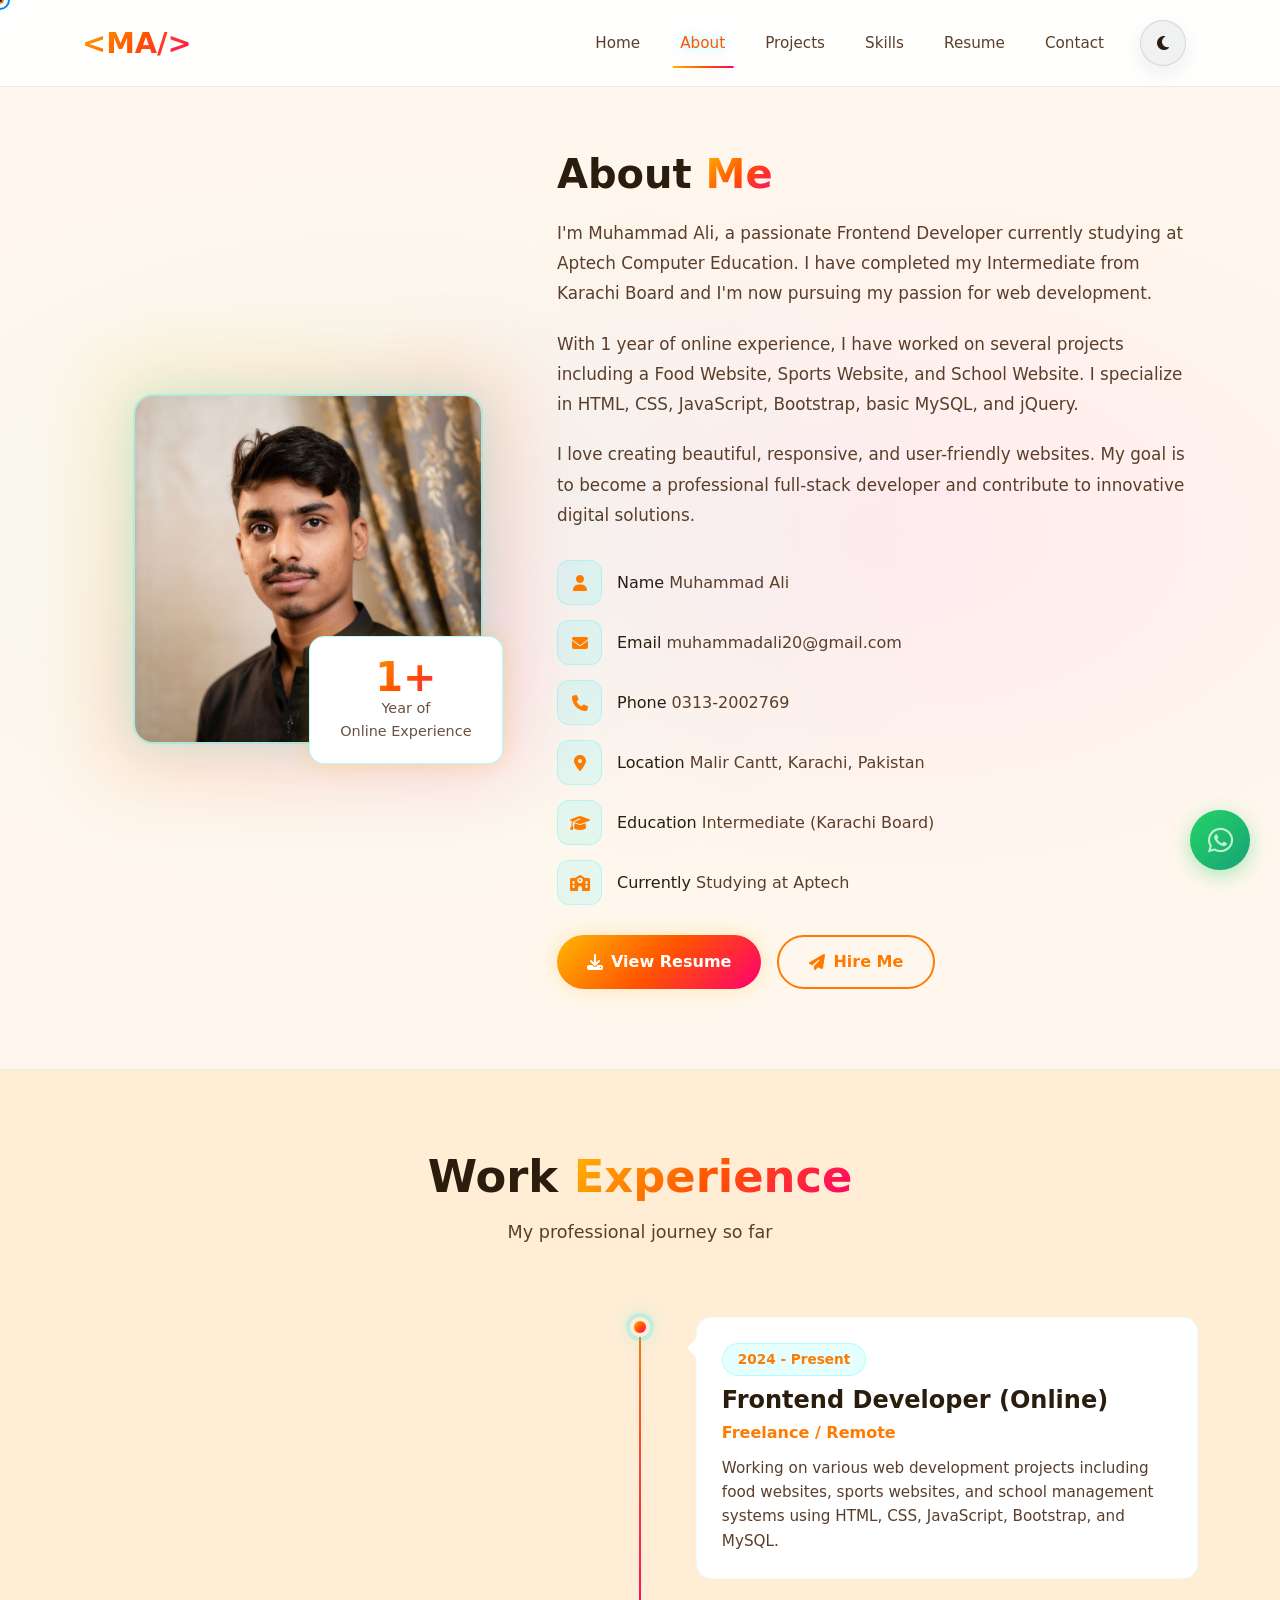
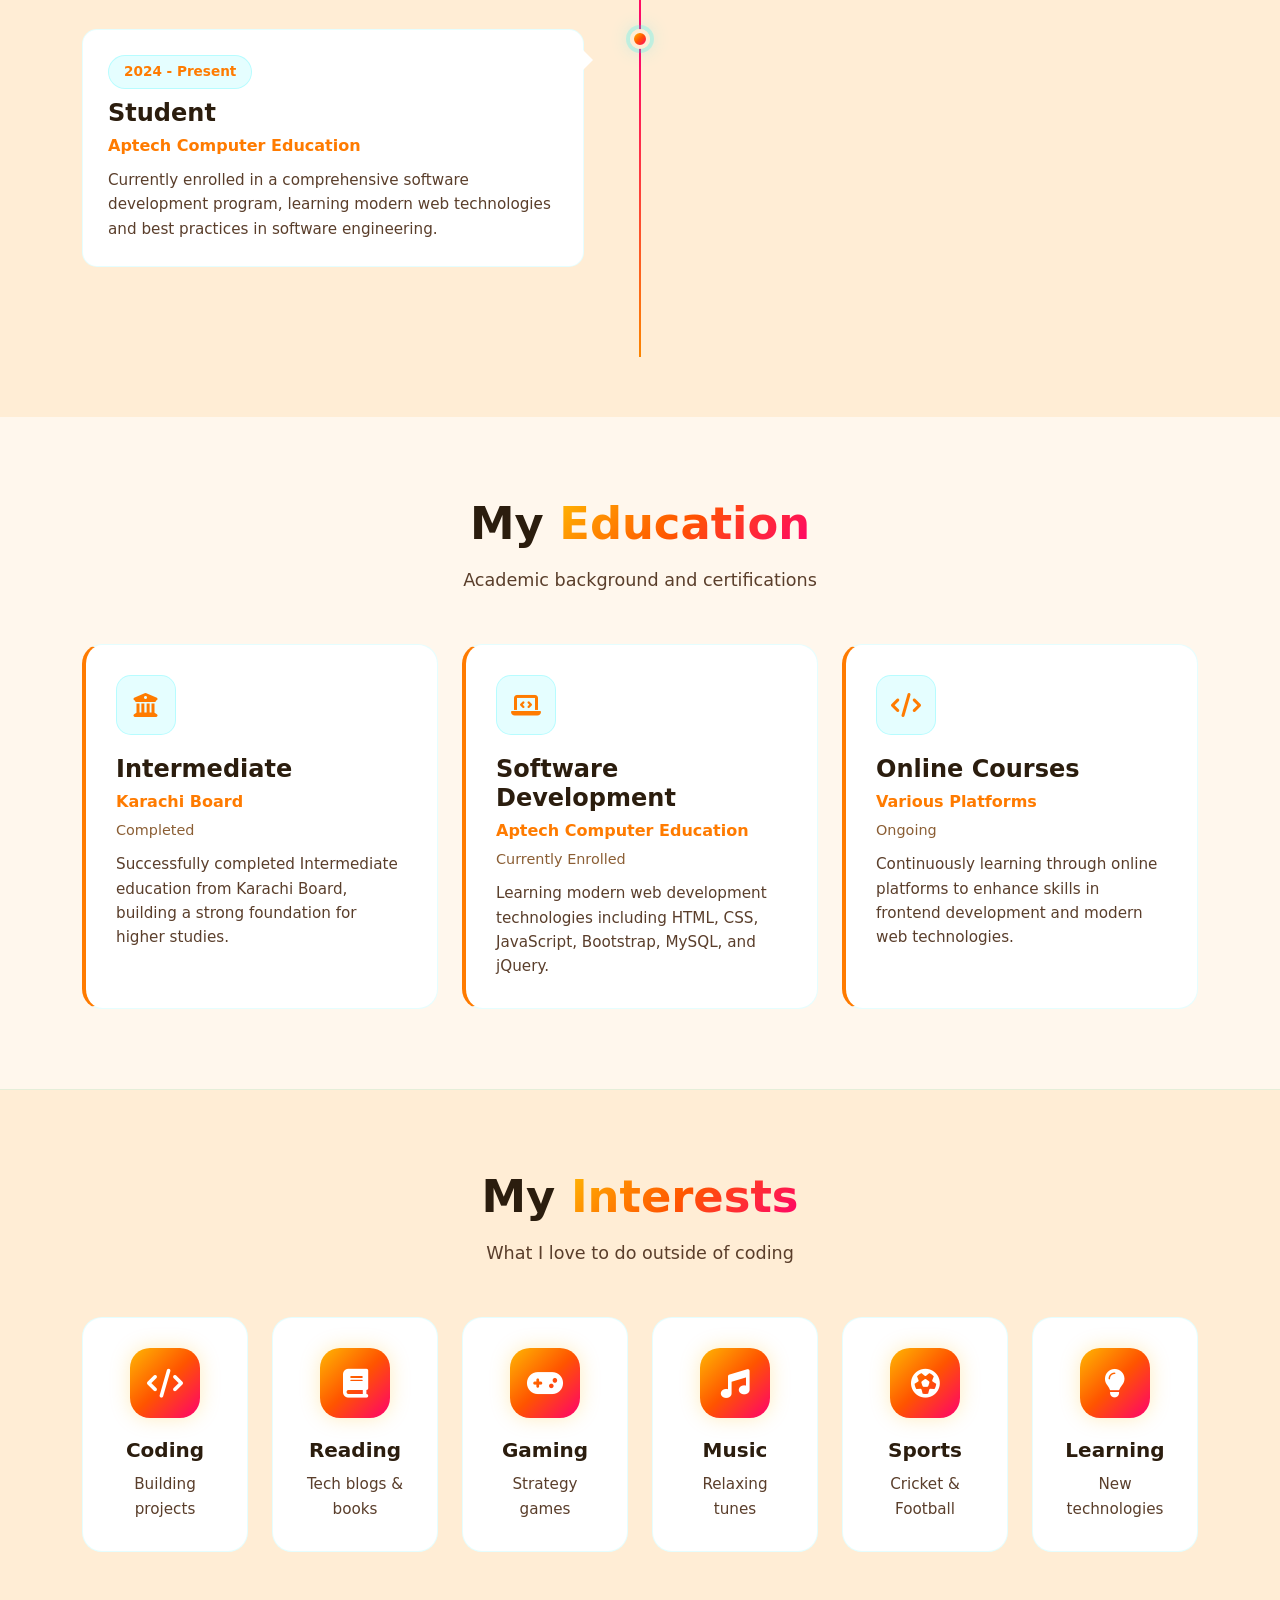
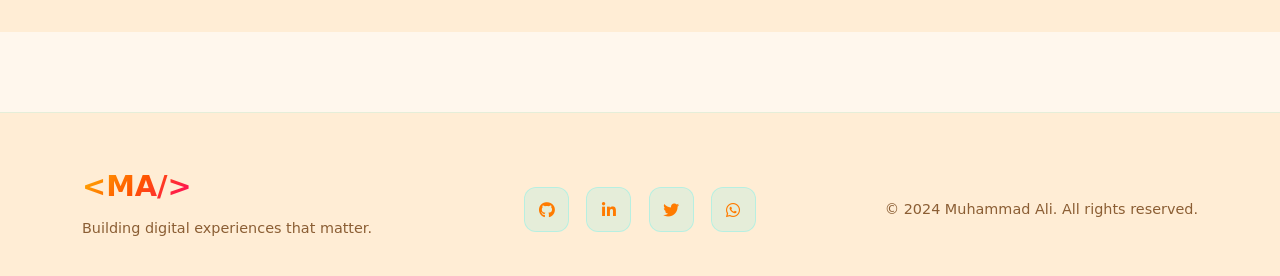
==== about.html @ 7e1af121 "changed" ====
<!DOCTYPE html>
<html lang="en">
<head>
    <meta charset="UTF-8">
    <meta name="viewport" content="width=device-width, initial-scale=1.0">
    <title>About Me | Muhammad Ali</title>
    <link href="https://cdn.jsdelivr.net/npm/bootstrap@5.3.2/dist/css/bootstrap.min.css" rel="stylesheet">
    <link rel="stylesheet" href="https://cdnjs.cloudflare.com/ajax/libs/font-awesome/6.5.1/css/all.min.css">
    <link rel="stylesheet" href="style.css">
    <style>
       
    </style>
</head>
<body>

    <canvas id="particles-canvas"></canvas>

    <!-- ========== NAVBAR ========== -->
    <nav class="navbar navbar-expand-lg fixed-top">
        <div class="container">
            <a class="navbar-brand" href="index.html">&lt;MA/&gt;</a>
            <button class="navbar-toggler" type="button" data-bs-toggle="collapse" data-bs-target="#navbarNav">
                <span class="navbar-toggler-icon"></span>
            </button>
            <div class="collapse navbar-collapse" id="navbarNav">
                <ul class="navbar-nav ms-auto">
                    <li class="nav-item"><a class="nav-link" href="index.html">Home</a></li>
                    <li class="nav-item"><a class="nav-link" href="about.html">About</a></li>
                    <li class="nav-item"><a class="nav-link" href="projects.html">Projects</a></li>
                    <li class="nav-item"><a class="nav-link" href="skills.html">Skills</a></li>
                    <li class="nav-item"><a class="nav-link" href="resume.html">Resume</a></li>
                    <li class="nav-item"><a class="nav-link" href="contact.html">Contact</a></li>
                </ul>
            </div>
            <button id="themeToggle" class="theme-toggle-btn ms-3" type="button" aria-label="Toggle theme" title="Switch to light mode">
                <i class="fas fa-moon"></i>
            </button>
        </div>
    </nav>

    <!-- ========== ABOUT HERO ========== -->
    <section class="about-hero">
        <div class="container">
            <div class="row align-items-center">
                <div class="col-lg-5 text-center mb-5 mb-lg-0">
                    <div class="about-image-wrapper reveal">
                        <div class="about-image-glow"></div>
                        <img src="Images/Ali.DOC.jfif" 
                             alt="Muhammad Ali" class="about-image">
                        <div class="experience-badge">
                            <div class="years">1+</div>
                            <div class="text">Year of<br>Online Experience</div>
                        </div>
                    </div>
                </div>
                <div class="col-lg-7 about-content">
                    <h2 class="reveal">About <span class="gradient-text">Me</span></h2>
                    <p class="reveal">
                        I'm Muhammad Ali, a passionate Frontend Developer currently studying at Aptech Computer Education. 
                        I have completed my Intermediate from Karachi Board and I'm now pursuing my passion for web development.
                    </p>
                    <p class="reveal">
                        With 1 year of online experience, I have worked on several projects including a Food Website, 
                        Sports Website, and School Website. I specialize in HTML, CSS, JavaScript, Bootstrap, 
                        basic MySQL, and jQuery.
                    </p>
                    <p class="reveal">
                        I love creating beautiful, responsive, and user-friendly websites. My goal is to become 
                        a professional full-stack developer and contribute to innovative digital solutions.
                    </p>

                    <ul class="info-list reveal">
                        <li><i class="fas fa-user"></i> Name <span>Muhammad Ali</span></li>
                        <li><i class="fas fa-envelope"></i> Email <span>muhammadali20@gmail.com</span></li>
                        <li><i class="fas fa-phone"></i> Phone <span>0313-2002769</span></li>
                        <li><i class="fas fa-map-marker-alt"></i> Location <span>Malir Cantt, Karachi, Pakistan</span></li>
                        <li><i class="fas fa-graduation-cap"></i> Education <span>Intermediate (Karachi Board)</span></li>
                        <li><i class="fas fa-school"></i> Currently <span>Studying at Aptech</span></li>
                    </ul>

                    <div class="d-flex gap-3 flex-wrap reveal">
                        <a href="resume.html" class="btn-gradient">
                            <i class="fas fa-download"></i> View Resume
                        </a>
                        <a href="contact.html" class="btn-neon">
                            <i class="fas fa-paper-plane"></i> Hire Me
                        </a>
                    </div>
                </div>
            </div>
        </div>
    </section>

    <!-- ========== EXPERIENCE TIMELINE ========== -->
    <section class="timeline-section">
        <div class="container">
            <h2 class="section-title reveal">Work <span class="gradient-text">Experience</span></h2>
            <p class="section-subtitle reveal">My professional journey so far</p>

            <div class="timeline">
                <div class="timeline-item reveal">
                    <div class="timeline-dot"></div>
                    <div class="timeline-content">
                        <span class="timeline-date">2024 - Present</span>
                        <h4>Frontend Developer (Online)</h4>
                        <div class="company">Freelance / Remote</div>
                        <p>Working on various web development projects including food websites, sports websites, 
                           and school management systems using HTML, CSS, JavaScript, Bootstrap, and MySQL.</p>
                    </div>
                </div>

                <div class="timeline-item reveal">
                    <div class="timeline-dot"></div>
                    <div class="timeline-content">
                        <span class="timeline-date">2024 - Present</span>
                        <h4>Student</h4>
                        <div class="company">Aptech Computer Education</div>
                        <p>Currently enrolled in a comprehensive software development program, learning 
                           modern web technologies and best practices in software engineering.</p>
                    </div>
                </div>
            </div>
        </div>
    </section>

    <!-- ========== EDUCATION ========== -->
    <section class="education-section">
        <div class="container">
            <h2 class="section-title reveal">My <span class="gradient-text">Education</span></h2>
            <p class="section-subtitle reveal">Academic background and certifications</p>

            <div class="row g-4">
                <div class="col-md-6 col-lg-4 reveal">
                    <div class="edu-card">
                        <div class="edu-icon"><i class="fas fa-university"></i></div>
                        <h4>Intermediate</h4>
                        <div class="institution">Karachi Board</div>
                        <div class="year">Completed</div>
                        <p>Successfully completed Intermediate education from Karachi Board, 
                           building a strong foundation for higher studies.</p>
                    </div>
                </div>
                <div class="col-md-6 col-lg-4 reveal">
                    <div class="edu-card">
                        <div class="edu-icon"><i class="fas fa-laptop-code"></i></div>
                        <h4>Software Development</h4>
                        <div class="institution">Aptech Computer Education</div>
                        <div class="year">Currently Enrolled</div>
                        <p>Learning modern web development technologies including HTML, CSS, JavaScript, 
                           Bootstrap, MySQL, and jQuery.</p>
                    </div>
                </div>
                <div class="col-md-6 col-lg-4 reveal">
                    <div class="edu-card">
                        <div class="edu-icon"><i class="fas fa-code"></i></div>
                        <h4>Online Courses</h4>
                        <div class="institution">Various Platforms</div>
                        <div class="year">Ongoing</div>
                        <p>Continuously learning through online platforms to enhance skills in 
                           frontend development and modern web technologies.</p>
                    </div>
                </div>
            </div>
        </div>
    </section>

    <!-- ========== INTERESTS ========== -->
    <section class="interests-section">
        <div class="container">
            <h2 class="section-title reveal">My <span class="gradient-text">Interests</span></h2>
            <p class="section-subtitle reveal">What I love to do outside of coding</p>

            <div class="row g-4">
                <div class="col-6 col-md-4 col-lg-2 reveal">
                    <div class="interest-card">
                        <div class="interest-icon"><i class="fas fa-code"></i></div>
                        <h5>Coding</h5>
                        <p>Building projects</p>
                    </div>
                </div>
                <div class="col-6 col-md-4 col-lg-2 reveal">
                    <div class="interest-card">
                        <div class="interest-icon"><i class="fas fa-book"></i></div>
                        <h5>Reading</h5>
                        <p>Tech blogs & books</p>
                    </div>
                </div>
                <div class="col-6 col-md-4 col-lg-2 reveal">
                    <div class="interest-card">
                        <div class="interest-icon"><i class="fas fa-gamepad"></i></div>
                        <h5>Gaming</h5>
                        <p>Strategy games</p>
                    </div>
                </div>
                <div class="col-6 col-md-4 col-lg-2 reveal">
                    <div class="interest-card">
                        <div class="interest-icon"><i class="fas fa-music"></i></div>
                        <h5>Music</h5>
                        <p>Relaxing tunes</p>
                    </div>
                </div>
                <div class="col-6 col-md-4 col-lg-2 reveal">
                    <div class="interest-card">
                        <div class="interest-icon"><i class="fas fa-futbol"></i></div>
                        <h5>Sports</h5>
                        <p>Cricket & Football</p>
                    </div>
                </div>
                <div class="col-6 col-md-4 col-lg-2 reveal">
                    <div class="interest-card">
                        <div class="interest-icon"><i class="fas fa-lightbulb"></i></div>
                        <h5>Learning</h5>
                        <p>New technologies</p>
                    </div>
                </div>
            </div>
        </div>
    </section>

    <!-- ========== FOOTER ========== -->
    <footer class="footer">
        <div class="container">
            <div class="row align-items-center">
                <div class="col-md-4 text-center text-md-start mb-3 mb-md-0">
                    <span class="footer-brand">&lt;MA/&gt;</span>
                    <p class="mt-2" style="color: var(--text-muted); font-size: 0.9rem;">
                        Building digital experiences that matter.
                    </p>
                </div>
                <div class="col-md-4 text-center mb-3 mb-md-0">
                    <div class="social-links">
                        <a href="#" title="GitHub"><i class="fab fa-github"></i></a>
                        <a href="#" title="LinkedIn"><i class="fab fa-linkedin-in"></i></a>
                        <a href="#" title="Twitter"><i class="fab fa-twitter"></i></a>
                        <a href="#" title="WhatsApp"><i class="fab fa-whatsapp"></i></a>
                    </div>
                </div>
                <div class="col-md-4 text-center text-md-end">
                    <p style="color: var(--text-muted); font-size: 0.9rem; margin: 0;">
                        &copy; 2024 Muhammad Ali. All rights reserved.
                    </p>
                </div>
            </div>
        </div>
    </footer>

    <button class="back-to-top" id="backToTop">
        <i class="fas fa-arrow-up"></i>
    </button>

    <!-- WhatsApp Float Button -->
    <a href="https://wa.me/923132002769" class="whatsapp-float" target="_blank" title="Chat on WhatsApp">
        <i class="fab fa-whatsapp"></i>
    </a>

    <script src="https://cdn.jsdelivr.net/npm/bootstrap@5.3.2/dist/js/bootstrap.bundle.min.js"></script>
    <script src="main.js"></script>
</body>
</html>
---- style.css ----
body {
    /* SOLAR FLARE / SUNSET DARK */
    --bg-primary: #0b0a08;
    --bg-secondary: #1a0f0a;
    --bg-card: #24130b;
    --bg-card-hover: #2f180f;
    --bg-glass: rgba(36, 19, 11, 0.85);

    /* Sunset Colors */
    --neon-cyan: #ffb703;
    --neon-pink: #fb8500;
    --neon-purple: #ff006e;
    --neon-blue: #ff5400;
    --neon-green: #ffd166;
    --neon-orange: #ff7b00;
    --neon-yellow: #ffe66d;

    /* Sunset Gradients */
    --gradient-primary: linear-gradient(135deg, #ff006e 0%, #ff5400 50%, #ffb703 100%);
    --gradient-pink: linear-gradient(135deg, #ff006e 0%, #fb8500 100%);
    --gradient-green: linear-gradient(135deg, #ffd166 0%, #ffb703 100%);
    --gradient-gold: linear-gradient(135deg, #ffe66d 0%, #ff7b00 100%);
    --gradient-rainbow: linear-gradient(135deg, #ff006e, #ff5400, #ffb703, #ffd166);

    /* Text */
    --text-primary: #fff7ed;
    --text-secondary: #ffe8d6;
    --text-muted: #d4a373;

    /* Glow Effects */
    --glow-cyan: 0 0 25px rgba(255, 183, 3, 0.35),
                 0 0 50px rgba(255, 183, 3, 0.15),
                 0 0 75px rgba(255, 183, 3, 0.05);

    --glow-pink: 0 0 25px rgba(255, 0, 110, 0.35),
                 0 0 50px rgba(255, 0, 110, 0.15),
                 0 0 75px rgba(255, 0, 110, 0.05);

    --glow-purple: 0 0 25px rgba(255, 84, 0, 0.35),
                   0 0 50px rgba(255, 84, 0, 0.15),
                   0 0 75px rgba(255, 84, 0, 0.05);

    --shadow-card: 0 10px 40px rgba(0, 0, 0, 0.6);
    --shadow-card-hover: 0 20px 60px rgba(255, 84, 0, 0.25);

    --toggler-filter: invert(1);
}

body.light-theme {
    /* SUNSET LIGHT MODE */
    --bg-primary: #fff7ed;
    --bg-secondary: #ffedd5;
    --bg-card: #ffffff;
    --bg-card-hover: #fff1e6;
    --bg-glass: rgba(255, 255, 255, 0.9);

    --neon-cyan: #ff7b00;
    --neon-pink: #ff006e;
    --neon-purple: #fb8500;
    --neon-blue: #ff5400;
    --neon-green: #ffd166;
    --neon-orange: #ffb703;
    --neon-yellow: #ffe66d;

    --gradient-primary: linear-gradient(135deg, #ffb703 0%, #ff5400 50%, #ff006e 100%);
    --gradient-pink: linear-gradient(135deg, #ff006e 0%, #ff7b00 100%);
    --gradient-green: linear-gradient(135deg, #ffd166 0%, #ffb703 100%);
    --gradient-gold: linear-gradient(135deg, #ffe66d 0%, #ff5400 100%);
    --gradient-rainbow: linear-gradient(135deg, #ffb703, #ff5400, #ff006e, #ffd166);

    --text-primary: #2b1d0e;
    --text-secondary: #5a3e2b;
    --text-muted: #8b5e34;

    --glow-cyan: 0 0 20px rgba(255, 183, 3, 0.25);
    --glow-pink: 0 0 20px rgba(255, 0, 110, 0.25);
    --glow-purple: 0 0 20px rgba(255, 84, 0, 0.25);

    --shadow-card: 0 10px 30px rgba(43, 29, 14, 0.08);
    --shadow-card-hover: 0 15px 40px rgba(43, 29, 14, 0.12);

    --toggler-filter: invert(0);
}




* {
    margin: 0;
    padding: 0;
    box-sizing: border-box;
}

html {
    scroll-behavior: smooth;
}

body {
    font-family: 'Segoe UI', system-ui, -apple-system, sans-serif;
    background: var(--bg-primary);
    color: var(--text-primary);
    line-height: 1.6;
    overflow-x: hidden;
    cursor: none;
}

.theme-toggle-btn {
    border: 1px solid rgba(255, 255, 255, 0.18);
    background: rgba(255, 255, 255, 0.08);
    color: var(--text-primary);
    width: 46px;
    height: 46px;
    border-radius: 50%;
    display: inline-flex;
    align-items: center;
    justify-content: center;
    font-size: 1rem;
    transition: all 0.3s ease;
    margin-right: 0.75rem;
    box-shadow: 0 8px 22px rgba(0, 0, 0, 0.12);
}

.theme-toggle-btn:hover {
    transform: scale(1.05);
    background: rgba(255, 255, 255, 0.14);
}

body.light-theme .theme-toggle-btn {
    border-color: rgba(15, 23, 42, 0.12);
    background: rgba(15, 23, 42, 0.06);
    box-shadow: 0 8px 22px rgba(15, 23, 42, 0.08);
}

.navbar-toggler-icon {
    filter: var(--toggler-filter);
}

/* CUSTOM CURSOR */
.custom-cursor {
    position: fixed;
    width: 20px;
    height: 20px;
    border: 2px solid var(--neon-cyan);
    border-radius: 50%;
    pointer-events: none;
    z-index: 99999;
    transition: transform 0.1s ease, background 0.2s ease;
    transform: translate(-50%, -50%);
    mix-blend-mode: difference;
}

.custom-cursor::before {
    content: '';
    position: absolute;
    top: 50%;
    left: 50%;
    width: 4px;
    height: 4px;
    background: var(--neon-cyan);
    border-radius: 50%;
    transform: translate(-50%, -50%);
    box-shadow: 0 0 10px var(--neon-cyan), 0 0 20px var(--neon-cyan);
}

.custom-cursor.hover {
    transform: translate(-50%, -50%) scale(2);
    background: rgba(0, 245, 255, 0.1);
    border-color: var(--neon-pink);
}

.custom-cursor.click {
    transform: translate(-50%, -50%) scale(0.8);
}

/* CURSOR TRAIL */

.cursor-trail {
    position: fixed;
    width: 8px;
    height: 8px;
    background: var(--neon-cyan);
    border-radius: 50%;
    pointer-events: none;
    z-index: 99998;
    opacity: 0.6;
    transform: translate(-50%, -50%);
    transition: opacity 0.3s ease;
}

/* WHATSAPP FLOAT BUTTON  */

.whatsapp-float {
    position: fixed;
    bottom: 30px;
    right: 30px;
    width: 60px;
    height: 60px;
    background: linear-gradient(135deg, #25D366 0%, #128C7E 100%);
    border-radius: 50%;
    display: flex;
    align-items: center;
    justify-content: center;
    color: white;
    font-size: 1.8rem;
    text-decoration: none;
    box-shadow: 0 5px 20px rgba(37, 211, 102, 0.4);
    transition: all 0.3s ease;
    z-index: 998;
    animation: whatsapp-pulse 2s ease-in-out infinite;
}

.whatsapp-float:hover {
    transform: scale(1.1) translateY(-5px);
    box-shadow: 0 10px 30px rgba(37, 211, 102, 0.6);
    color: white;
}

.whatsapp-float::before {
    content: '';
    position: absolute;
    width: 100%;
    height: 100%;
    border-radius: 50%;
    background: rgba(37, 211, 102, 0.3);
    animation: whatsapp-ring 2s ease-out infinite;
}

@keyframes whatsapp-pulse {
    0%, 100% { transform: scale(1); }
    50% { transform: scale(1.05); }
}

@keyframes whatsapp-ring {
    0% { transform: scale(1); opacity: 0.5; }
    100% { transform: scale(1.8); opacity: 0; }
}

/* ========== PARTICLES BACKGROUND ========== */
#particles-canvas {
    position: fixed;
    top: 0;
    left: 0;
    width: 100%;
    height: 100%;
    z-index: 0;
    pointer-events: none;
}

/* ========== NAVBAR ========== */
.navbar {
    background: rgba(10, 10, 15, 0.9) !important;
    backdrop-filter: blur(20px);
    border-bottom: 1px solid rgba(0, 245, 255, 0.1);
    padding: 15px 0;
    transition: all 0.3s ease;
    z-index: 1000;
}

body.light-theme .navbar {
    background: rgba(255, 255, 255, 0.92) !important;
    border-bottom-color: rgba(15, 23, 42, 0.08);
}

body.light-theme .nav-link {
    color: var(--text-secondary) !important;
}

body.light-theme .nav-link:hover,
body.light-theme .nav-link.active {
    color: var(--neon-blue) !important;
}

body.light-theme .navbar-brand {
    text-shadow: none;
}

.navbar-brand {
    font-weight: 800;
    font-size: 1.8rem;
    background: var(--gradient-primary);
    -webkit-background-clip: text;
    -webkit-text-fill-color: transparent;
    background-clip: text;
    text-shadow: 0 0 30px rgba(0, 245, 255, 0.3);
}

.nav-link {
    font-weight: 500;
    color: var(--text-secondary) !important;
    margin: 0 12px;
    position: relative;
    transition: all 0.3s ease;
    font-size: 0.95rem;
}

.nav-link::after {
    content: '';
    position: absolute;
    bottom: -5px;
    left: 50%;
    transform: translateX(-50%);
    width: 0;
    height: 2px;
    background: var(--gradient-primary);
    transition: width 0.3s ease;
    box-shadow: var(--glow-cyan);
}

.nav-link:hover::after,
.nav-link.active::after {
    width: 100%;
}

.nav-link:hover,
.nav-link.active {
    color: var(--neon-cyan) !important;
    text-shadow: 0 0 10px rgba(0, 245, 255, 0.5);
}

/* ========== BUTTONS ========== */
.btn-neon {
    background: transparent;
    border: 2px solid var(--neon-cyan);
    color: var(--neon-cyan);
    padding: 12px 30px;
    border-radius: 50px;
    font-weight: 600;
    text-decoration: none;
    display: inline-flex;
    align-items: center;
    gap: 8px;
    transition: all 0.3s ease;
    position: relative;
    overflow: hidden;
    z-index: 1;
}

.btn-neon::before {
    content: '';
    position: absolute;
    top: 0;
    left: -100%;
    width: 100%;
    height: 100%;
    background: var(--gradient-primary);
    transition: left 0.3s ease;
    z-index: -1;
}

.btn-neon:hover::before {
    left: 0;
}

.btn-neon:hover {
    color: white;
    border-color: transparent;
    box-shadow: var(--glow-cyan);
    transform: translateY(-3px);
}

.btn-gradient {
    background: var(--gradient-primary);
    border: none;
    padding: 12px 30px;
    border-radius: 50px;
    color: white;
    font-weight: 600;
    text-decoration: none;
    display: inline-flex;
    align-items: center;
    gap: 8px;
    transition: all 0.3s ease;
    box-shadow: var(--glow-cyan);
    position: relative;
    overflow: hidden;
}

.btn-gradient:hover {
    transform: translateY(-3px);
    box-shadow: 0 0 30px rgba(0, 245, 255, 0.4), 0 0 60px rgba(0, 245, 255, 0.2);
    color: white;
}





/* ========== SECTION HEADINGS ========== */
.section-title {
    font-size: 2.8rem;
    font-weight: 800;
    text-align: center;
    margin-bottom: 15px;
    position: relative;
}

.section-title .gradient-text {
    background: var(--gradient-primary);
    -webkit-background-clip: text;
    -webkit-text-fill-color: transparent;
    background-clip: text;
}

.section-subtitle {
    text-align: center;
    color: var(--text-secondary);
    font-size: 1.1rem;
    margin-bottom: 50px;
}

/* ========== CARDS ========== */
.card-glow {
    background: var(--bg-card);
    border-radius: 20px;
    padding: 30px;
    border: 1px solid rgba(0, 245, 255, 0.1);
    transition: all 0.4s ease;
    height: 100%;
    position: relative;
    overflow: hidden;
}

.card-glow::before {
    content: '';
    position: absolute;
    top: 0;
    left: -100%;
    width: 100%;
    height: 100%;
    background: linear-gradient(90deg, transparent, rgba(0, 245, 255, 0.05), transparent);
    transition: left 0.5s ease;
}

.card-glow:hover::before {
    left: 100%;
}

.card-glow:hover {
    transform: translateY(-10px);
    border-color: rgba(0, 245, 255, 0.3);
    box-shadow: var(--shadow-card-hover);
    background: var(--bg-card-hover);
}

/* ========== FOOTER ========== */
.footer {
    background: var(--bg-secondary);
    border-top: 1px solid rgba(0, 245, 255, 0.1);
    color: var(--text-secondary);
    padding: 50px 0 20px;
    margin-top: 80px;
    position: relative;
    z-index: 2;
}

.footer-brand {
    font-size: 1.8rem;
    font-weight: 800;
    background: var(--gradient-primary);
    -webkit-background-clip: text;
    -webkit-text-fill-color: transparent;
    background-clip: text;
}

.social-links a {
    display: inline-flex;
    align-items: center;
    justify-content: center;
    width: 45px;
    height: 45px;
    border-radius: 12px;
    background: rgba(0, 245, 255, 0.1);
    color: var(--neon-cyan);
    margin: 0 6px;
    text-decoration: none;
    transition: all 0.3s ease;
    border: 1px solid rgba(0, 245, 255, 0.2);
}

.social-links a:hover {
    background: var(--gradient-primary);
    color: white;
    transform: translateY(-5px);
    box-shadow: var(--glow-cyan);
    border-color: transparent;
}

/* ========== ANIMATIONS ========== */
@keyframes float {
    0%, 100% { transform: translateY(0); }
    50% { transform: translateY(-20px); }
}

@keyframes pulse-glow {
    0%, 100% { box-shadow: 0 0 20px rgba(0, 245, 255, 0.3); }
    50% { box-shadow: 0 0 40px rgba(0, 245, 255, 0.6); }
}

@keyframes gradient-shift {
    0% { background-position: 0% 50%; }
    50% { background-position: 100% 50%; }
    100% { background-position: 0% 50%; }
}

@keyframes rotate {
    from { transform: rotate(0deg); }
    to { transform: rotate(360deg); }
}

@keyframes shimmer {
    0% { background-position: -200% 0; }
    100% { background-position: 200% 0; }
}

@keyframes border-glow {
    0%, 100% { border-color: rgba(0, 245, 255, 0.3); }
    50% { border-color: rgba(255, 0, 255, 0.3); }
}

.animate-float {
    animation: float 6s ease-in-out infinite;
}

.animate-pulse-glow {
    animation: pulse-glow 3s ease-in-out infinite;
}

.animate-gradient {
    background-size: 200% 200%;
    animation: gradient-shift 5s ease infinite;
}

/* ========== SCROLLBAR ========== */
::-webkit-scrollbar {
    width: 8px;
}

::-webkit-scrollbar-track {
    background: var(--bg-primary);
}

::-webkit-scrollbar-thumb {
    background: var(--gradient-primary);
    border-radius: 4px;
}

::-webkit-scrollbar-thumb:hover {
    background: var(--neon-cyan);
}

/* ========== BACK TO TOP ========== */
.back-to-top {
    position: fixed;
    bottom: 100px;
    right: 30px;
    width: 50px;
    height: 50px;
    background: var(--gradient-primary);
    color: white;
    border: none;
    border-radius: 50%;
    display: flex;
    align-items: center;
    justify-content: center;
    font-size: 1.2rem;
    cursor: none;
    box-shadow: var(--glow-cyan);
    transition: all 0.3s ease;
    opacity: 0;
    visibility: hidden;
    z-index: 997;
}

.back-to-top:hover {
    transform: translateY(-5px) scale(1.1);
    box-shadow: 0 0 30px rgba(0, 245, 255, 0.5);
}

/* ========== RESPONSIVE ========== */
@media (max-width: 768px) {
    .section-title {
        font-size: 2rem;
    }
    .navbar-brand {
        font-size: 1.4rem;
    }
    .whatsapp-float {
        width: 50px;
        height: 50px;
        font-size: 1.4rem;
        bottom: 20px;
        right: 20px;
    }
    .back-to-top {
        bottom: 80px;
        right: 20px;
        width: 45px;
        height: 45px;
    }
    body {
        cursor: auto;
    }
    .custom-cursor, .cursor-trail {
        display: none !important;
    }
}

@media (max-width: 576px) {
    .section-title {
        font-size: 1.6rem;
    }
    .card-glow {
        padding: 20px;
    }
}

/* ========== REVEAL ANIMATION ========== */
.reveal {
    opacity: 0;
    transform: translateY(50px);
    transition: all 0.8s ease;
}

.reveal.active {
    opacity: 1;
    transform: translateY(0);
}

/* ========== GLITCH EFFECT ========== */
.glitch {
    position: relative;
}

.glitch::before,
.glitch::after {
    content: attr(data-text);
    position: absolute;
    top: 0;
    left: 0;
    width: 100%;
    height: 100%;
}

.glitch::before {
    animation: glitch-1 2s infinite linear alternate-reverse;
    color: var(--neon-cyan);
    z-index: -1;
}

.glitch::after {
    animation: glitch-2 3s infinite linear alternate-reverse;
    color: var(--neon-pink);
    z-index: -2;
}

@keyframes glitch-1 {
    0%, 100% { clip-path: inset(0 0 95% 0); transform: translate(-2px, 0); }
    20% { clip-path: inset(20% 0 60% 0); transform: translate(2px, 0); }
    40% { clip-path: inset(40% 0 40% 0); transform: translate(-2px, 0); }
    60% { clip-path: inset(60% 0 20% 0); transform: translate(2px, 0); }
    80% { clip-path: inset(80% 0 5% 0); transform: translate(-2px, 0); }
}

@keyframes glitch-2 {
    0%, 100% { clip-path: inset(95% 0 0 0); transform: translate(2px, 0); }
    20% { clip-path: inset(60% 0 20% 0); transform: translate(-2px, 0); }
    40% { clip-path: inset(40% 0 40% 0); transform: translate(2px, 0); }
    60% { clip-path: inset(20% 0 60% 0); transform: translate(-2px, 0); }
    80% { clip-path: inset(5% 0 80% 0); transform: translate(2px, 0); }
}

/* Start Home Styles */

 /* ===== HOME PAGE ADVANCED STYLES ===== */



        .hero-section {
            min-height: 100vh;
            display: flex;
            align-items: center;
            position: relative;
            overflow: hidden;
            padding: 120px 0 80px;
            background: radial-gradient(ellipse at 20% 50%, rgba(0, 245, 255, 0.05) 0%, transparent 50%),
                        radial-gradient(ellipse at 80% 50%, rgba(255, 0, 255, 0.05) 0%, transparent 50%),
                        var(--bg-primary);
        }

        .hero-content {
            position: relative;
            z-index: 2;
        }

        .hero-badge {
            display: inline-flex;
            align-items: center;
            gap: 10px;
            background: rgba(0, 245, 255, 0.1);
            border: 1px solid rgba(0, 245, 255, 0.3);
            color: var(--neon-cyan);
            padding: 10px 25px;
            border-radius: 50px;
            font-weight: 600;
            font-size: 0.9rem;
            margin-bottom: 25px;
            backdrop-filter: blur(10px);
            animation: pulse-glow 3s ease-in-out infinite;
        }

        .hero-badge i {
            animation: rotate 3s linear infinite;
        }

        .hero-title {
            font-size: 4rem;
            font-weight: 800;
            line-height: 1.1;
            margin-bottom: 20px;
        }

        .hero-title .gradient-text {
            background: var(--gradient-primary);
            -webkit-background-clip: text;
            -webkit-text-fill-color: transparent;
            background-clip: text;
            position: relative;
        }

        .typing-container {
            font-size: 1.6rem;
            color: var(--text-secondary);
            margin-bottom: 30px;
            min-height: 45px;
        }

        .typing-text {
            color: var(--neon-cyan);
            font-weight: 600;
            text-shadow: 0 0 20px rgba(0, 245, 255, 0.5);
        }

        .typing-cursor {
            display: inline-block;
            width: 3px;
            height: 28px;
            background: var(--neon-cyan);
            margin-left: 5px;
            animation: blink 1s infinite;
            vertical-align: middle;
            box-shadow: 0 0 10px var(--neon-cyan);
        }

        @keyframes blink {
            0%, 50% { opacity: 1; }
            51%, 100% { opacity: 0; }
        }

        .hero-description {
            font-size: 1.1rem;
            color: var(--text-secondary);
            margin-bottom: 35px;
            max-width: 500px;
            line-height: 1.8;
        }

        .hero-buttons {
            display: flex;
            gap: 15px;
            flex-wrap: wrap;
            margin-bottom: 40px;
        }

        /* Hero Image with Glow Ring */
        .hero-image-wrapper {
            position: relative;
            z-index: 2;
            display: flex;
            justify-content: center;
            align-items: center;
        }

        .hero-image-ring {
            position: absolute;
            width: 420px;
            height: 420px;
            border: 2px solid transparent;
            border-radius: 50%;
            background: linear-gradient(var(--bg-primary), var(--bg-primary)) padding-box,
                        var(--gradient-primary) border-box;
            animation: rotate 20s linear infinite;
        }

        .hero-image-ring::before {
            content: '';
            position: absolute;
            inset: -10px;
            border-radius: 50%;
            background: var(--gradient-primary);
            opacity: 0.3;
            filter: blur(30px);
            animation: pulse-glow 3s ease-in-out infinite;
        }

        .hero-image {
            width: 350px;
            height: 350px;
            border-radius: 50%;
            object-fit: cover;
            border: 4px solid rgba(0, 245, 255, 0.3);
            box-shadow: 0 0 60px rgba(0, 245, 255, 0.2), inset 0 0 60px rgba(0, 0, 0, 0.3);
            position: relative;
            z-index: 2;
            animation: float 6s ease-in-out infinite;
        }

        /* Floating Tech Icons */
        .floating-orbit {
            position: absolute;
            width: 500px;
            height: 500px;
            animation: rotate 30s linear infinite;
        }

        .orbit-icon {
            position: absolute;
            width: 50px;
            height: 50px;
            background: var(--bg-card);
            border: 1px solid rgba(0, 245, 255, 0.3);
            border-radius: 12px;
            display: flex;
            align-items: center;
            justify-content: center;
            font-size: 1.5rem;
            box-shadow: 0 0 20px rgba(0, 245, 255, 0.2);
            animation: rotate 30s linear infinite reverse;
        }

        .orbit-icon:nth-child(1) { top: 0; left: 50%; transform: translateX(-50%); color: #e34c26; }
        .orbit-icon:nth-child(2) { top: 15%; right: 5%; color: #264de4; }
        .orbit-icon:nth-child(3) { top: 50%; right: 0; transform: translateY(-50%); color: #f0db4f; }
        .orbit-icon:nth-child(4) { bottom: 15%; right: 5%; color: #61dafb; }
        .orbit-icon:nth-child(5) { bottom: 0; left: 50%; transform: translateX(-50%); color: #42b883; }
        .orbit-icon:nth-child(6) { bottom: 15%; left: 5%; color: #339933; }

        /* Stats Section */
        .stats-section {
            padding: 80px 0;
            background: var(--bg-secondary);
            border-top: 1px solid rgba(0, 245, 255, 0.1);
            border-bottom: 1px solid rgba(0, 245, 255, 0.1);
            position: relative;
            z-index: 2;
        }

        .stat-card {
            text-align: center;
            padding: 30px;
            position: relative;
        }

        .stat-card::after {
            content: '';
            position: absolute;
            right: 0;
            top: 50%;
            transform: translateY(-50%);
            width: 1px;
            height: 60%;
            background: linear-gradient(to bottom, transparent, var(--neon-cyan), transparent);
        }

        .stat-card:last-child::after {
            display: none;
        }

        .stat-number {
            font-size: 3.5rem;
            font-weight: 800;
            background: var(--gradient-primary);
            -webkit-background-clip: text;
            -webkit-text-fill-color: transparent;
            background-clip: text;
            line-height: 1;
        }

        .stat-label {
            color: var(--text-secondary);
            font-weight: 500;
            margin-top: 10px;
            font-size: 1rem;
        }

        /* Featured Projects */
        .featured-section {
            padding: 100px 0;
            background: var(--bg-primary);
            position: relative;
            z-index: 2;
        }

        .featured-card {
            background: var(--bg-card);
            border-radius: 20px;
            overflow: hidden;
            border: 1px solid rgba(0, 245, 255, 0.1);
            transition: all 0.4s ease;
            height: 100%;
            position: relative;
        }

        .featured-card::before {
            content: '';
            position: absolute;
            top: 0;
            left: 0;
            width: 100%;
            height: 4px;
            background: var(--gradient-primary);
            transform: scaleX(0);
            transition: transform 0.4s ease;
        }

        .featured-card:hover::before {
            transform: scaleX(1);
        }

        .featured-card:hover {
            transform: translateY(-10px);
            border-color: rgba(0, 245, 255, 0.3);
            box-shadow: 0 20px 60px rgba(0, 245, 255, 0.1);
        }

        .featured-img {
            height: 220px;
            background: linear-gradient(135deg, rgba(0, 245, 255, 0.1) 0%, rgba(184, 41, 221, 0.1) 100%);
            display: flex;
            align-items: center;
            justify-content: center;
            font-size: 4rem;
            color: var(--neon-cyan);
            position: relative;
            overflow: hidden;
        }

        .featured-img::after {
            content: '';
            position: absolute;
            top: -50%;
            left: -50%;
            width: 200%;
            height: 200%;
            background: linear-gradient(45deg, transparent, rgba(0, 245, 255, 0.05), transparent);
            animation: shimmer 3s infinite;
        }

        .featured-content {
            padding: 25px;
        }

        .featured-content h4 {
            font-weight: 700;
            margin-bottom: 10px;
            color: var(--text-primary);
        }

        .featured-content p {
            color: var(--text-secondary);
            margin-bottom: 15px;
            font-size: 0.95rem;
        }

        .tech-tags {
            display: flex;
            flex-wrap: wrap;
            gap: 8px;
        }

        .tech-tag {
            background: rgba(0, 245, 255, 0.1);
            color: var(--neon-cyan);
            padding: 5px 15px;
            border-radius: 50px;
            font-size: 0.8rem;
            font-weight: 500;
            border: 1px solid rgba(0, 245, 255, 0.2);
        }

        /* CTA Section */
        .cta-section {
            padding: 100px 0;
            background: linear-gradient(135deg, rgba(0, 245, 255, 0.05) 0%, rgba(255, 0, 255, 0.05) 100%);
            position: relative;
            z-index: 2;
            border-top: 1px solid rgba(0, 245, 255, 0.1);
            border-bottom: 1px solid rgba(0, 245, 255, 0.1);
        }

        .cta-content {
            text-align: center;
            position: relative;
            z-index: 2;
        }

        .cta-title {
            font-size: 3rem;
            font-weight: 800;
            color: var(--text-primary);
            margin-bottom: 20px;
        }

        .cta-title .gradient-text {
            background: var(--gradient-primary);
            -webkit-background-clip: text;
            -webkit-text-fill-color: transparent;
            background-clip: text;
        }

        .cta-text {
            color: var(--text-secondary);
            font-size: 1.1rem;
            margin-bottom: 30px;
            max-width: 600px;
            margin-left: auto;
            margin-right: auto;
        }

        /* Mouse Glow Effect */
        .mouse-glow {
            position: absolute;
            width: 300px;
            height: 300px;
            background: radial-gradient(circle, rgba(0, 245, 255, 0.1) 0%, transparent 70%);
            border-radius: 50%;
            pointer-events: none;
            transform: translate(-50%, -50%);
            z-index: 1;
        }

        @media (max-width: 991px) {
            .hero-title { font-size: 3rem; }
            .hero-image { width: 280px; height: 280px; }
            .hero-image-ring { width: 340px; height: 340px; }
            .floating-orbit { width: 400px; height: 400px; }
            .stat-card::after { display: none; }
        }

        @media (max-width: 576px) {
            .hero-title { font-size: 2.2rem; }
            .typing-container { font-size: 1.2rem; }
            .hero-image { width: 220px; height: 220px; }
            .hero-image-ring { width: 270px; height: 270px; }
            .cta-title { font-size: 2rem; }
        }

        /* End Home Styles */


        /* Start Skills Styles */

        /* ===== SKILLS PAGE ADVANCED STYLES ===== */


        .skills-hero {
            padding: 150px 0 80px;
            background: radial-gradient(ellipse at 50% 50%, rgba(0, 245, 255, 0.05) 0%, transparent 50%),
                        var(--bg-primary);
            text-align: center;
        }

        .skills-hero h1 {
            font-size: 3.5rem;
            font-weight: 800;
            margin-bottom: 15px;
        }

        .skills-hero h1 .gradient-text {
            background: var(--gradient-primary);
            -webkit-background-clip: text;
            -webkit-text-fill-color: transparent;
            background-clip: text;
        }

        .skills-hero p {
            color: var(--text-secondary);
            font-size: 1.1rem;
            max-width: 600px;
            margin: 0 auto;
        }

        /* Skills Categories */
        .skills-section {
            padding: 80px 0;
        }

        .skills-section:nth-child(even) {
            background: var(--bg-secondary);
            border-top: 1px solid rgba(0, 245, 255, 0.1);
            border-bottom: 1px solid rgba(0, 245, 255, 0.1);
        }

        .skills-section:nth-child(odd) {
            background: var(--bg-primary);
        }

        .skill-category-title {
            font-size: 1.8rem;
            font-weight: 700;
            margin-bottom: 40px;
            display: flex;
            align-items: center;
            gap: 15px;
            color: var(--text-primary);
        }

        .skill-category-title i {
            width: 50px;
            height: 50px;
            background: rgba(0, 245, 255, 0.1);
            color: var(--neon-cyan);
            border-radius: 12px;
            display: flex;
            align-items: center;
            justify-content: center;
            font-size: 1.3rem;
            border: 1px solid rgba(0, 245, 255, 0.2);
            box-shadow: var(--glow-cyan);
        }

        /* Skill Bars */
        .skill-item {
            margin-bottom: 30px;
        }

        .skill-header {
            display: flex;
            justify-content: space-between;
            align-items: center;
            margin-bottom: 10px;
        }

        .skill-name {
            font-weight: 600;
            display: flex;
            align-items: center;
            gap: 10px;
            color: var(--text-primary);
        }

        .skill-name i {
            font-size: 1.3rem;
            width: 30px;
        }

        .skill-percent {
            font-weight: 700;
            color: var(--neon-cyan);
        }

        .skill-bar {
            height: 10px;
            background: rgba(0, 245, 255, 0.1);
            border-radius: 10px;
            overflow: hidden;
            border: 1px solid rgba(0, 245, 255, 0.1);
        }

        .skill-progress {
            height: 100%;
            background: var(--gradient-primary);
            border-radius: 10px;
            width: 0;
            transition: width 1.5s ease;
            box-shadow: 0 0 10px rgba(0, 245, 255, 0.3);
        }

        /* Skill Cards (Circular) */
        .skill-circle-wrapper {
            text-align: center;
            padding: 20px;
        }

        .skill-circle {
            width: 150px;
            height: 150px;
            margin: 0 auto 15px;
            position: relative;
        }

        .skill-circle svg {
            transform: rotate(-90deg);
        }

        .skill-circle-bg {
            fill: none;
            stroke: rgba(0, 245, 255, 0.1);
            stroke-width: 8;
        }

        .skill-circle-progress {
            fill: none;
            stroke: url(#gradient);
            stroke-width: 8;
            stroke-linecap: round;
            stroke-dasharray: 440;
            stroke-dashoffset: 440;
            transition: stroke-dashoffset 1.5s ease;
        }

        .skill-circle-text {
            position: absolute;
            top: 50%;
            left: 50%;
            transform: translate(-50%, -50%);
            font-size: 1.5rem;
            font-weight: 800;
            color: var(--text-primary);
        }

        .skill-circle-label {
            font-weight: 600;
            color: var(--text-secondary);
        }

        /* Service Cards */
        .services-section {
            padding: 80px 0;
            background: var(--bg-secondary);
            border-top: 1px solid rgba(0, 245, 255, 0.1);
        }

        .service-card {
            background: var(--bg-card);
            border-radius: 20px;
            padding: 40px 30px;
            text-align: center;
            transition: all 0.4s ease;
            height: 100%;
            border: 1px solid rgba(0, 245, 255, 0.1);
        }

        .service-card:hover {
            border-color: rgba(0, 245, 255, 0.3);
            transform: translateY(-10px);
            box-shadow: 0 20px 60px rgba(0, 245, 255, 0.1);
        }

        .service-icon {
            width: 80px;
            height: 80px;
            background: var(--gradient-primary);
            border-radius: 20px;
            display: flex;
            align-items: center;
            justify-content: center;
            font-size: 2rem;
            color: white;
            margin: 0 auto 25px;
            box-shadow: var(--glow-cyan);
            transition: all 0.5s ease;
        }

        .service-card:hover .service-icon {
            transform: rotateY(360deg);
        }

        .service-card h4 {
            font-weight: 700;
            margin-bottom: 15px;
            color: var(--text-primary);
        }

        .service-card p {
            color: var(--text-secondary);
            margin: 0;
        }

        /* Tools Grid */
        .tools-section {
            padding: 80px 0;
            background: var(--bg-primary);
        }

        .tool-item {
            background: var(--bg-card);
            border-radius: 15px;
            padding: 25px;
            text-align: center;
            border: 1px solid rgba(0, 245, 255, 0.1);
            transition: all 0.3s ease;
        }

        .tool-item:hover {
            border-color: rgba(0, 245, 255, 0.3);
            transform: translateY(-5px);
            box-shadow: 0 10px 30px rgba(0, 245, 255, 0.1);
        }

        .tool-icon {
            font-size: 2.5rem;
            margin-bottom: 10px;
        }

        .tool-name {
            font-weight: 600;
            margin: 0;
            color: var(--text-secondary);
        }

        @media (max-width: 768px) {
            .skills-hero h1 { font-size: 2.2rem; }
            .skill-category-title { font-size: 1.4rem; }
        }

        /* End Skills Styles */



        /* Start Resume Styles */

         /* ===== RESUME PAGE ADVANCED STYLES ===== */
        .resume-hero {
            padding: 150px 0 80px;
            background: radial-gradient(ellipse at 50% 50%, rgba(0, 245, 255, 0.05) 0%, transparent 50%),
                        var(--bg-primary);
            text-align: center;
        }

        .resume-hero h1 {
            font-size: 3.5rem;
            font-weight: 800;
            margin-bottom: 15px;
        }

        .resume-hero h1 .gradient-text {
            background: var(--gradient-primary);
            -webkit-background-clip: text;
            -webkit-text-fill-color: transparent;
            background-clip: text;
        }

        .resume-hero p {
            color: var(--text-secondary);
            font-size: 1.1rem;
            max-width: 600px;
            margin: 0 auto 30px;
        }

        .download-btn {
            display: inline-flex;
            align-items: center;
            gap: 10px;
            background: var(--gradient-primary);
            color: white;
            padding: 15px 35px;
            border-radius: 50px;
            font-weight: 600;
            text-decoration: none;
            box-shadow: var(--glow-cyan);
            transition: all 0.3s ease;
            border: none;
            cursor: none;
        }

        .download-btn:hover {
            transform: translateY(-3px);
            box-shadow: 0 0 40px rgba(0, 245, 255, 0.4);
            color: white;
        }

        /* Resume Container */
        .resume-section {
            padding: 80px 0;
            background: var(--bg-primary);
        }

        .resume-container {
            background: var(--bg-card);
            border-radius: 20px;
            box-shadow: 0 20px 60px rgba(0, 0, 0, 0.4);
            overflow: hidden;
            max-width: 900px;
            margin: 0 auto;
            border: 1px solid rgba(0, 245, 255, 0.1);
        }

        .resume-header {
            background: linear-gradient(135deg, rgba(0, 245, 255, 0.1) 0%, rgba(184, 41, 221, 0.1) 100%);
            color: var(--text-primary);
            padding: 50px;
            text-align: center;
            border-bottom: 1px solid rgba(0, 245, 255, 0.1);
        }

        .resume-header h2 {
            font-size: 2.5rem;
            font-weight: 800;
            margin-bottom: 10px;
            background: var(--gradient-primary);
            -webkit-background-clip: text;
            -webkit-text-fill-color: transparent;
            background-clip: text;
        }

        .resume-header .title {
            font-size: 1.2rem;
            color: var(--neon-cyan);
            margin-bottom: 20px;
        }

        .resume-contact-info {
            display: flex;
            justify-content: center;
            flex-wrap: wrap;
            gap: 20px;
        }

        .resume-contact-info span {
            display: flex;
            align-items: center;
            gap: 8px;
            font-size: 0.95rem;
            color: var(--text-secondary);
        }

        .resume-contact-info i {
            color: var(--neon-cyan);
        }

        .resume-body {
            padding: 50px;
        }

        .resume-section-title {
            font-size: 1.3rem;
            font-weight: 700;
            color: var(--text-primary);
            margin-bottom: 25px;
            padding-bottom: 10px;
            border-bottom: 2px solid var(--neon-cyan);
            display: flex;
            align-items: center;
            gap: 10px;
        }

        .resume-section-title i {
            color: var(--neon-cyan);
        }

        .resume-item {
            margin-bottom: 30px;
            padding-left: 20px;
            border-left: 2px solid rgba(0, 245, 255, 0.2);
            position: relative;
        }

        .resume-item::before {
            content: '';
            position: absolute;
            left: -6px;
            top: 5px;
            width: 10px;
            height: 10px;
            background: var(--gradient-primary);
            border-radius: 50%;
            box-shadow: 0 0 10px rgba(0, 245, 255, 0.5);
        }

        .resume-item:last-child {
            margin-bottom: 0;
        }

        .resume-item-header {
            display: flex;
            justify-content: space-between;
            align-items: flex-start;
            flex-wrap: wrap;
            margin-bottom: 8px;
        }

        .resume-item-title {
            font-weight: 700;
            font-size: 1.1rem;
            color: var(--text-primary);
        }

        .resume-item-date {
            background: rgba(0, 245, 255, 0.1);
            color: var(--neon-cyan);
            padding: 4px 12px;
            border-radius: 50px;
            font-size: 0.85rem;
            font-weight: 600;
            border: 1px solid rgba(0, 245, 255, 0.2);
        }

        .resume-item-subtitle {
            color: var(--neon-cyan);
            font-weight: 600;
            margin-bottom: 8px;
        }

        .resume-item-desc {
            color: var(--text-secondary);
            font-size: 0.95rem;
            line-height: 1.7;
        }

        .resume-item-desc ul {
            padding-left: 20px;
            margin: 0;
        }

        .resume-item-desc li {
            margin-bottom: 5px;
        }

        /* Skills Tags in Resume */
        .resume-skills {
            display: flex;
            flex-wrap: wrap;
            gap: 10px;
        }

        .resume-skill-tag {
            background: rgba(0, 245, 255, 0.1);
            color: var(--neon-cyan);
            padding: 6px 16px;
            border-radius: 50px;
            font-size: 0.9rem;
            font-weight: 500;
            border: 1px solid rgba(0, 245, 255, 0.2);
            transition: all 0.3s ease;
        }

        .resume-skill-tag:hover {
            background: var(--gradient-primary);
            color: white;
            border-color: transparent;
        }

        /* Two Column Layout */
        .resume-two-col {
            display: flex;
            gap: 40px;
            flex-wrap: wrap;
        }

        .resume-col {
            flex: 1;
            min-width: 280px;
        }

        /* Print Styles */
        @media print {
            .navbar, .footer, .resume-hero, .back-to-top, .whatsapp-float, #particles-canvas {
                display: none !important;
            }
            .resume-section {
                padding: 0;
                background: white;
            }
            .resume-container {
                box-shadow: none;
                border-radius: 0;
                border: none;
            }
            .resume-header {
                background: #1a1a2e;
            }
        }

        @media (max-width: 768px) {
            .resume-hero h1 { font-size: 2.2rem; }
            .resume-header { padding: 30px 20px; }
            .resume-header h2 { font-size: 1.8rem; }
            .resume-body { padding: 30px 20px; }
            .resume-item-header { flex-direction: column; gap: 5px; }
        }

        /* End Resume Styles */


        /* Start Projects Styles */


          /* ===== PROJECTS PAGE ADVANCED STYLES ===== */
        .projects-hero {
            padding: 150px 0 80px;
            background: radial-gradient(ellipse at 50% 50%, rgba(0, 245, 255, 0.05) 0%, transparent 50%),
                        var(--bg-primary);
            text-align: center;
            position: relative;
        }

        .projects-hero h1 {
            font-size: 3.5rem;
            font-weight: 800;
            margin-bottom: 15px;
        }

        .projects-hero h1 .gradient-text {
            background: var(--gradient-primary);
            -webkit-background-clip: text;
            -webkit-text-fill-color: transparent;
            background-clip: text;
        }

        .projects-hero p {
            color: var(--text-secondary);
            font-size: 1.1rem;
            max-width: 600px;
            margin: 0 auto;
        }

        /* Filter Buttons */
        .filter-section {
            padding: 40px 0;
            background: var(--bg-secondary);
            border-top: 1px solid rgba(0, 245, 255, 0.1);
            border-bottom: 1px solid rgba(0, 245, 255, 0.1);
            text-align: center;
            position: relative;
            z-index: 2;
        }

        .filter-btn {
            background: transparent;
            border: 2px solid rgba(0, 245, 255, 0.2);
            color: var(--neon-cyan);
            padding: 10px 25px;
            border-radius: 50px;
            font-weight: 600;
            margin: 5px;
            cursor: pointer;
            transition: all 0.3s ease;
            font-size: 0.95rem;
        }

        .filter-btn:hover {
            border-color: var(--neon-cyan);
            box-shadow: var(--glow-cyan);
        }

        .filter-btn.active {
            background: var(--gradient-primary);
            color: white;
            border-color: transparent;
            box-shadow: var(--glow-cyan);
        }

        /* Projects Grid */
        .projects-grid {
            padding: 80px 0;
            background: var(--bg-primary);
            position: relative;
            z-index: 2;
        }

        .project-card {
            background: var(--bg-card);
            border-radius: 20px;
            overflow: hidden;
            border: 1px solid rgba(0, 245, 255, 0.1);
            transition: all 0.5s ease;
            height: 100%;
            position: relative;
        }

        .project-card::before {
            content: '';
            position: absolute;
            top: 0;
            left: 0;
            width: 100%;
            height: 4px;
            background: var(--gradient-primary);
            transform: scaleX(0);
            transition: transform 0.5s ease;
            z-index: 3;
        }

        .project-card:hover::before {
            transform: scaleX(1);
        }

        .project-card:hover {
            transform: translateY(-15px);
            border-color: rgba(0, 245, 255, 0.3);
            box-shadow: 0 25px 60px rgba(0, 245, 255, 0.15);
        }

        .project-image {
            position: relative;
            height: 250px;
            overflow: hidden;
        }

        .project-image img {
            width: 100%;
            height: 100%;
            object-fit: cover;
            transition: transform 0.6s ease, filter 0.3s ease;
            filter: brightness(0.8);
        }

        .project-card:hover .project-image img {
            transform: scale(1.15);
            filter: brightness(0.5);
        }

        .project-overlay {
            position: absolute;
            top: 0;
            left: 0;
            width: 100%;
            height: 100%;
            display: flex;
            align-items: center;
            justify-content: center;
            opacity: 0;
            transition: all 0.4s ease;
            z-index: 2;
        }

        .project-card:hover .project-overlay {
            opacity: 1;
        }

        .project-links {
            display: flex;
            gap: 20px;
        }

        .project-links a {
            width: 55px;
            height: 55px;
            background: rgba(0, 245, 255, 0.1);
            backdrop-filter: blur(10px);
            border-radius: 50%;
            display: flex;
            align-items: center;
            justify-content: center;
            color: var(--neon-cyan);
            font-size: 1.3rem;
            text-decoration: none;
            transition: all 0.3s ease;
            border: 1px solid rgba(0, 245, 255, 0.3);
        }

        .project-links a:hover {
            background: var(--gradient-primary);
            color: white;
            transform: translateY(-5px) scale(1.1);
            box-shadow: var(--glow-cyan);
            border-color: transparent;
        }

        .project-content {
            padding: 25px;
        }

        .project-content h4 {
            font-weight: 700;
            margin-bottom: 10px;
            color: var(--text-primary);
        }

        .project-content p {
            color: var(--text-secondary);
            font-size: 0.95rem;
            margin-bottom: 15px;
            line-height: 1.7;
        }

        .project-tags {
            display: flex;
            flex-wrap: wrap;
            gap: 8px;
            margin-bottom: 15px;
        }

        .project-tag {
            background: rgba(0, 245, 255, 0.1);
            color: var(--neon-cyan);
            padding: 4px 12px;
            border-radius: 50px;
            font-size: 0.8rem;
            font-weight: 500;
            border: 1px solid rgba(0, 245, 255, 0.2);
        }

        .project-meta {
            display: flex;
            justify-content: space-between;
            align-items: center;
            padding-top: 15px;
            border-top: 1px solid rgba(0, 245, 255, 0.1);
        }

        .project-date {
            color: var(--text-muted);
            font-size: 0.85rem;
        }

        .project-status {
            padding: 4px 12px;
            border-radius: 50px;
            font-size: 0.8rem;
            font-weight: 600;
        }

        .status-completed {
            background: rgba(0, 255, 136, 0.1);
            color: var(--neon-green);
            border: 1px solid rgba(0, 255, 136, 0.2);
        }

        .status-progress {
            background: rgba(255, 215, 0, 0.1);
            color: var(--neon-yellow);
            border: 1px solid rgba(255, 215, 0, 0.2);
        }

        /* Featured Project */
        .featured-project {
            padding: 80px 0;
            background: var(--bg-secondary);
            border-top: 1px solid rgba(0, 245, 255, 0.1);
        }

        .featured-project-card {
            background: var(--bg-card);
            border-radius: 30px;
            overflow: hidden;
            display: flex;
            flex-wrap: wrap;
            border: 1px solid rgba(0, 245, 255, 0.1);
            box-shadow: 0 20px 60px rgba(0, 0, 0, 0.3);
        }

        .featured-project-img {
            flex: 1;
            min-width: 300px;
            min-height: 400px;
            background: linear-gradient(135deg, rgba(0, 245, 255, 0.1) 0%, rgba(184, 41, 221, 0.1) 100%);
            display: flex;
            align-items: center;
            justify-content: center;
            font-size: 8rem;
            color: var(--neon-cyan);
            position: relative;
            overflow: hidden;
        }

        .featured-project-img::before {
            content: '';
            position: absolute;
            width: 200%;
            height: 200%;
            background: linear-gradient(45deg, transparent, rgba(0, 245, 255, 0.05), transparent);
            animation: shimmer 4s infinite;
        }

        .featured-project-content {
            flex: 1;
            min-width: 300px;
            padding: 50px;
            color: var(--text-primary);
        }

        .featured-project-content h3 {
            font-size: 2rem;
            font-weight: 800;
            margin-bottom: 15px;
        }

        .featured-project-content p {
            color: var(--text-secondary);
            margin-bottom: 25px;
            line-height: 1.8;
        }

        .featured-tags {
            display: flex;
            flex-wrap: wrap;
            gap: 10px;
            margin-bottom: 30px;
        }

        .featured-tag {
            background: rgba(0, 245, 255, 0.1);
            color: var(--neon-cyan);
            padding: 8px 20px;
            border-radius: 50px;
            font-size: 0.9rem;
            border: 1px solid rgba(0, 245, 255, 0.2);
        }

        .featured-buttons {
            display: flex;
            gap: 15px;
            flex-wrap: wrap;
        }

        .btn-glow {
            background: var(--gradient-primary);
            color: white;
            padding: 12px 30px;
            border-radius: 50px;
            font-weight: 600;
            text-decoration: none;
            display: inline-flex;
            align-items: center;
            gap: 8px;
            transition: all 0.3s ease;
            box-shadow: var(--glow-cyan);
        }

        .btn-glow:hover {
            transform: translateY(-3px);
            box-shadow: 0 0 40px rgba(0, 245, 255, 0.4);
            color: white;
        }

        .btn-outline-glow {
            border: 2px solid rgba(0, 245, 255, 0.3);
            color: var(--neon-cyan);
            padding: 12px 30px;
            border-radius: 50px;
            font-weight: 600;
            text-decoration: none;
            display: inline-flex;
            align-items: center;
            gap: 8px;
            transition: all 0.3s ease;
        }

        .btn-outline-glow:hover {
            background: var(--gradient-primary);
            color: white;
            border-color: transparent;
            box-shadow: var(--glow-cyan);
        }

        @media (max-width: 768px) {
            .projects-hero h1 { font-size: 2.2rem; }
            .featured-project-content { padding: 30px; }
            .featured-project-img { min-height: 250px; font-size: 5rem; }
        }

        /* End Projects Styles */


        /* Start Contact Styles */


         /* ===== CONTACT PAGE ADVANCED STYLES ===== */
        .contact-hero {
            padding: 150px 0 80px;
            background: radial-gradient(ellipse at 50% 50%, rgba(0, 245, 255, 0.05) 0%, transparent 50%),
                        var(--bg-primary);
            text-align: center;
        }

        .contact-hero h1 {
            font-size: 3.5rem;
            font-weight: 800;
            margin-bottom: 15px;
        }

        .contact-hero h1 .gradient-text {
            background: var(--gradient-primary);
            -webkit-background-clip: text;
            -webkit-text-fill-color: transparent;
            background-clip: text;
        }

        .contact-hero p {
            color: var(--text-secondary);
            font-size: 1.1rem;
            max-width: 600px;
            margin: 0 auto;
        }

        /* Contact Section */
        .contact-section {
            padding: 80px 0;
            background: var(--bg-primary);
        }

        .contact-info-card {
            background: var(--bg-card);
            border-radius: 20px;
            padding: 40px;
            border: 1px solid rgba(0, 245, 255, 0.1);
            height: 100%;
            transition: all 0.3s ease;
        }

        .contact-info-card:hover {
            border-color: rgba(0, 245, 255, 0.3);
            box-shadow: 0 20px 60px rgba(0, 245, 255, 0.1);
        }

        .contact-info-card h3 {
            font-weight: 700;
            margin-bottom: 10px;
            color: var(--text-primary);
        }

        .contact-info-card > p {
            color: var(--text-secondary);
            margin-bottom: 30px;
        }

        .contact-item {
            display: flex;
            align-items: flex-start;
            gap: 20px;
            margin-bottom: 25px;
            padding: 20px;
            border-radius: 15px;
            transition: all 0.3s ease;
            background: rgba(0, 245, 255, 0.02);
            border: 1px solid rgba(0, 245, 255, 0.05);
        }

        .contact-item:hover {
            background: rgba(0, 245, 255, 0.05);
            border-color: rgba(0, 245, 255, 0.2);
            transform: translateX(5px);
        }

        .contact-icon {
            width: 55px;
            height: 55px;
            min-width: 55px;
            background: rgba(0, 245, 255, 0.1);
            color: var(--neon-cyan);
            border-radius: 15px;
            display: flex;
            align-items: center;
            justify-content: center;
            font-size: 1.3rem;
            border: 1px solid rgba(0, 245, 255, 0.2);
            box-shadow: var(--glow-cyan);
        }

        .contact-details h5 {
            font-weight: 700;
            margin-bottom: 5px;
            font-size: 1.1rem;
            color: var(--text-primary);
        }

        .contact-details p {
            color: var(--text-secondary);
            margin: 0;
            font-size: 0.95rem;
        }

        .contact-details a {
            color: var(--neon-cyan);
            text-decoration: none;
            font-weight: 500;
            transition: all 0.3s ease;
        }

        .contact-details a:hover {
            text-shadow: 0 0 10px rgba(0, 245, 255, 0.5);
        }

        /* Social Links Big */
        .social-big {
            display: flex;
            gap: 15px;
            margin-top: 30px;
        }

        .social-big a {
            width: 50px;
            height: 50px;
            border-radius: 15px;
            display: flex;
            align-items: center;
            justify-content: center;
            font-size: 1.3rem;
            color: white;
            text-decoration: none;
            transition: all 0.3s ease;
            border: 1px solid rgba(255,255,255,0.1);
        }

        .social-big a.github { background: #333; }
        .social-big a.linkedin { background: #0077b5; }
        .social-big a.twitter { background: #1da1f2; }
        .social-big a.whatsapp { background: #25D366; }

        .social-big a:hover {
            transform: translateY(-5px);
            box-shadow: 0 10px 20px rgba(0,0,0,0.3);
        }

        /* Contact Form */
        .contact-form-card {
            background: var(--bg-card);
            border-radius: 20px;
            padding: 40px;
            border: 1px solid rgba(0, 245, 255, 0.1);
            height: 100%;
            transition: all 0.3s ease;
        }

        .contact-form-card:hover {
            border-color: rgba(0, 245, 255, 0.3);
            box-shadow: 0 20px 60px rgba(0, 245, 255, 0.1);
        }

        .contact-form-card h3 {
            font-weight: 700;
            margin-bottom: 10px;
            color: var(--text-primary);
        }

        .contact-form-card > p {
            color: var(--text-secondary);
            margin-bottom: 30px;
        }

        .form-group {
            margin-bottom: 20px;
        }

        .form-label {
            font-weight: 600;
            color: var(--text-primary);
            margin-bottom: 8px;
        }

        .form-control-custom {
            width: 100%;
            padding: 14px 20px;
            border: 2px solid rgba(0, 245, 255, 0.1);
            border-radius: 12px;
            font-size: 1rem;
            transition: all 0.3s ease;
            background: var(--bg-secondary);
            color: var(--text-primary);
        }

        .form-control-custom::placeholder {
            color: var(--text-muted);
        }

        .form-control-custom:focus {
            outline: none;
            border-color: var(--neon-cyan);
            background: var(--bg-card);
            box-shadow: 0 0 20px rgba(0, 245, 255, 0.1);
        }

        .form-control-custom.is-invalid {
            border-color: #ef4444;
        }

        textarea.form-control-custom {
            resize: vertical;
            min-height: 150px;
        }

        .error-message {
            color: #ef4444;
            font-size: 0.85rem;
            margin-top: 5px;
            display: none;
        }

        .success-message {
            background: rgba(0, 255, 136, 0.1);
            color: var(--neon-green);
            padding: 15px 20px;
            border-radius: 12px;
            margin-bottom: 20px;
            display: none;
            font-weight: 500;
            border: 1px solid rgba(0, 255, 136, 0.2);
        }

        .submit-btn {
            width: 100%;
            background: var(--gradient-primary);
            color: white;
            border: none;
            padding: 15px;
            border-radius: 12px;
            font-size: 1.1rem;
            font-weight: 600;
            cursor: none;
            transition: all 0.3s ease;
            box-shadow: var(--glow-cyan);
        }

        .submit-btn:hover {
            transform: translateY(-3px);
            box-shadow: 0 0 40px rgba(0, 245, 255, 0.4);
        }

        .submit-btn i {
            margin-right: 8px;
        }

        /* Map Section */
        .map-section {
            padding: 80px 0;
            background: var(--bg-secondary);
            border-top: 1px solid rgba(0, 245, 255, 0.1);
        }

        .map-container {
            background: var(--bg-card);
            border-radius: 20px;
            height: 400px;
            display: flex;
            align-items: center;
            justify-content: center;
            overflow: hidden;
            position: relative;
            border: 1px solid rgba(0, 245, 255, 0.1);
        }

        .map-container iframe {
            width: 100%;
            height: 100%;
            border: none;
            border-radius: 20px;
            filter: invert(0.9) hue-rotate(180deg);
        }

        /* FAQ Section */
        .faq-section {
            padding: 80px 0;
            background: var(--bg-primary);
        }

        .accordion-item {
            border: none;
            margin-bottom: 15px;
            border-radius: 15px !important;
            overflow: hidden;
            background: var(--bg-card);
            border: 1px solid rgba(0, 245, 255, 0.1);
        }

        .accordion-button {
            padding: 20px 25px;
            font-weight: 600;
            color: var(--text-primary);
            background: var(--bg-card);
            border: none;
            box-shadow: none !important;
        }

        .accordion-button:not(.collapsed) {
            background: var(--bg-card);
            color: var(--neon-cyan);
        }

        .accordion-button::after {
            filter: invert(1);
        }

        .accordion-body {
            padding: 0 25px 20px;
            color: var(--text-secondary);
        }

        @media (max-width: 768px) {
            .contact-hero h1 { font-size: 2.2rem; }
            .contact-info-card, .contact-form-card { padding: 25px; }
        }



        /* End Contact Styles */



        /* Start About Styles */


         /* ===== ABOUT PAGE ADVANCED STYLES ===== */
        .about-hero {
            padding: 150px 0 80px;
            background: radial-gradient(ellipse at 30% 50%, rgba(0, 245, 255, 0.05) 0%, transparent 50%),
                        radial-gradient(ellipse at 70% 50%, rgba(255, 0, 255, 0.05) 0%, transparent 50%),
                        var(--bg-primary);
            position: relative;
            overflow: hidden;
        }

        .about-image-wrapper {
            position: relative;
            display: inline-block;
        }

        .about-image {
            width: 350px;
            height: 350px;
            border-radius: 20px;
            object-fit: cover;
            border: 2px solid rgba(0, 245, 255, 0.3);
            box-shadow: 0 0 40px rgba(0, 245, 255, 0.2);
            position: relative;
            z-index: 2;
        }

        .about-image-glow {
            position: absolute;
            top: 50%;
            left: 50%;
            transform: translate(-50%, -50%);
            width: 400px;
            height: 400px;
            background: var(--gradient-primary);
            border-radius: 20px;
            opacity: 0.2;
            filter: blur(40px);
            z-index: 1;
            animation: pulse-glow 3s ease-in-out infinite;
        }

        .experience-badge {
            position: absolute;
            bottom: -20px;
            right: -20px;
            background: var(--bg-card);
            border: 1px solid rgba(0, 245, 255, 0.3);
            color: var(--neon-cyan);
            padding: 20px 30px;
            border-radius: 15px;
            text-align: center;
            box-shadow: var(--glow-cyan);
            z-index: 3;
            backdrop-filter: blur(10px);
        }

        .experience-badge .years {
            font-size: 2.5rem;
            font-weight: 800;
            line-height: 1;
            background: var(--gradient-primary);
            -webkit-background-clip: text;
            -webkit-text-fill-color: transparent;
            background-clip: text;
        }

        .experience-badge .text {
            font-size: 0.9rem;
            opacity: 0.9;
            color: var(--text-secondary);
        }

        .about-content h2 {
            font-size: 2.5rem;
            font-weight: 800;
            margin-bottom: 20px;
        }

        .about-content h2 .gradient-text {
            background: var(--gradient-primary);
            -webkit-background-clip: text;
            -webkit-text-fill-color: transparent;
            background-clip: text;
        }

        .about-content p {
            color: var(--text-secondary);
            font-size: 1.05rem;
            margin-bottom: 20px;
            line-height: 1.8;
        }

        .info-list {
            list-style: none;
            padding: 0;
            margin: 30px 0;
        }

        .info-list li {
            display: flex;
            align-items: center;
            margin-bottom: 15px;
            color: var(--text-primary);
            font-weight: 500;
        }

        .info-list li i {
            width: 45px;
            height: 45px;
            background: rgba(0, 245, 255, 0.1);
            color: var(--neon-cyan);
            border-radius: 12px;
            display: flex;
            align-items: center;
            justify-content: center;
            margin-right: 15px;
            font-size: 1rem;
            border: 1px solid rgba(0, 245, 255, 0.2);
        }

        .info-list li span {
            color: var(--text-secondary);
            font-weight: 400;
            margin-left: 5px;
        }

        /* Timeline */
        .timeline-section {
            padding: 80px 0;
            background: var(--bg-secondary);
            border-top: 1px solid rgba(0, 245, 255, 0.1);
        }

        .timeline {
            position: relative;
            padding: 20px 0;
        }

        .timeline::before {
            content: '';
            position: absolute;
            left: 50%;
            transform: translateX(-50%);
            width: 2px;
            height: 100%;
            background: linear-gradient(to bottom, var(--neon-cyan), var(--neon-pink), var(--neon-purple));
        }

        .timeline-item {
            position: relative;
            margin-bottom: 50px;
        }

        .timeline-dot {
            position: absolute;
            left: 50%;
            transform: translateX(-50%);
            width: 20px;
            height: 20px;
            background: var(--gradient-primary);
            border-radius: 50%;
            border: 4px solid var(--bg-secondary);
            box-shadow: 0 0 0 4px rgba(0, 245, 255, 0.2), 0 0 20px rgba(0, 245, 255, 0.3);
            z-index: 2;
        }

        .timeline-content {
            width: 45%;
            padding: 25px;
            background: var(--bg-card);
            border-radius: 15px;
            border: 1px solid rgba(0, 245, 255, 0.1);
            position: relative;
            transition: all 0.3s ease;
        }

        .timeline-content:hover {
            border-color: rgba(0, 245, 255, 0.3);
            box-shadow: 0 10px 40px rgba(0, 245, 255, 0.1);
            transform: translateY(-5px);
        }

        .timeline-item:nth-child(odd) .timeline-content {
            margin-left: auto;
        }

        .timeline-item:nth-child(even) .timeline-content {
            margin-right: auto;
        }

        .timeline-content::before {
            content: '';
            position: absolute;
            top: 20px;
            width: 0;
            height: 0;
            border: 10px solid transparent;
        }

        .timeline-item:nth-child(odd) .timeline-content::before {
            left: -20px;
            border-right-color: var(--bg-card);
        }

        .timeline-item:nth-child(even) .timeline-content::before {
            right: -20px;
            border-left-color: var(--bg-card);
        }

        .timeline-date {
            display: inline-block;
            background: rgba(0, 245, 255, 0.1);
            color: var(--neon-cyan);
            padding: 5px 15px;
            border-radius: 50px;
            font-size: 0.85rem;
            font-weight: 600;
            margin-bottom: 10px;
            border: 1px solid rgba(0, 245, 255, 0.2);
        }

        .timeline-content h4 {
            font-weight: 700;
            margin-bottom: 5px;
            color: var(--text-primary);
        }

        .timeline-content .company {
            color: var(--neon-cyan);
            font-weight: 600;
            margin-bottom: 10px;
        }

        .timeline-content p {
            color: var(--text-secondary);
            font-size: 0.95rem;
            margin: 0;
        }

        /* Education */
        .education-section {
            padding: 80px 0;
            background: var(--bg-primary);
        }

        .edu-card {
            background: var(--bg-card);
            border-radius: 20px;
            padding: 30px;
            border: 1px solid rgba(0, 245, 255, 0.1);
            transition: all 0.3s ease;
            height: 100%;
            border-left: 4px solid var(--neon-cyan);
        }

        .edu-card:hover {
            transform: translateY(-5px);
            border-color: rgba(0, 245, 255, 0.3);
            box-shadow: 0 10px 40px rgba(0, 245, 255, 0.1);
        }

        .edu-icon {
            width: 60px;
            height: 60px;
            background: rgba(0, 245, 255, 0.1);
            border-radius: 15px;
            display: flex;
            align-items: center;
            justify-content: center;
            font-size: 1.5rem;
            color: var(--neon-cyan);
            margin-bottom: 20px;
            border: 1px solid rgba(0, 245, 255, 0.2);
        }

        .edu-card h4 {
            font-weight: 700;
            margin-bottom: 5px;
            color: var(--text-primary);
        }

        .edu-card .institution {
            color: var(--neon-cyan);
            font-weight: 600;
            margin-bottom: 5px;
        }

        .edu-card .year {
            color: var(--text-muted);
            font-size: 0.9rem;
            margin-bottom: 10px;
        }

        .edu-card p {
            color: var(--text-secondary);
            font-size: 0.95rem;
            margin: 0;
        }

        /* Interests */
        .interests-section {
            padding: 80px 0;
            background: var(--bg-secondary);
            border-top: 1px solid rgba(0, 245, 255, 0.1);
        }

        .interest-card {
            text-align: center;
            padding: 30px;
            border-radius: 20px;
            background: var(--bg-card);
            border: 1px solid rgba(0, 245, 255, 0.1);
            transition: all 0.3s ease;
        }

        .interest-card:hover {
            border-color: rgba(0, 245, 255, 0.3);
            box-shadow: 0 10px 40px rgba(0, 245, 255, 0.1);
            transform: translateY(-5px);
        }

        .interest-icon {
            width: 70px;
            height: 70px;
            background: var(--gradient-primary);
            border-radius: 20px;
            display: flex;
            align-items: center;
            justify-content: center;
            font-size: 1.8rem;
            color: white;
            margin: 0 auto 20px;
            box-shadow: var(--glow-cyan);
        }

        .interest-card h5 {
            font-weight: 700;
            margin-bottom: 10px;
            color: var(--text-primary);
        }

        .interest-card p {
            color: var(--text-secondary);
            font-size: 0.95rem;
            margin: 0;
        }

        @media (max-width: 768px) {
            .timeline::before { left: 20px; }
            .timeline-dot { left: 20px; }
            .timeline-content {
                width: calc(100% - 60px);
                margin-left: 50px !important;
            }
            .timeline-content::before {
                left: -20px !important;
                right: auto !important;
                border-right-color: var(--bg-card) !important;
                border-left-color: transparent !important;
            }
            .about-image { width: 280px; height: 280px; }
        }



        /* End About Styles */



/* ===== CARD BUTTONS ===== */
.card-buttons {
    display: flex;
    gap: 10px;
    margin-top: 18px;
    margin-bottom: 10px;
    margin-left: 10px;
    margin-right: 10px;
}

/* Both buttons same size */
.btn-card,
.btn-card-outline {
    flex: 1;
    min-width: 0;
    justify-content: center;
    padding: 12px 16px;
    border-radius: 50px;
    font-weight: 600;
    font-size: 0.85rem;
    text-decoration: none;
    display: inline-flex;
    align-items: center;
    gap: 8px;
    position: relative;
    overflow: hidden;
    z-index: 1;
    transition: all 0.3s ease;
    white-space: nowrap;
}

/* View Website - Filled style */
.btn-card {
    border: 2px solid var(--neon-cyan);
    color: var(--neon-cyan);
    background: transparent;
}

.btn-card::before {
    content: '';
    position: absolute;
    top: 0;
    left: -100%;
    width: 100%;
    height: 100%;
    background: var(--gradient-primary);
    transition: left 0.3s ease;
    z-index: -1;
}

.btn-card:hover::before {
    left: 0;
}

.btn-card:hover {
    color: white;
    border-color: transparent;
    box-shadow: var(--glow-cyan);
    transform: translateY(-2px);
}

/* GitHub - Outline style */
.btn-card-outline {
    border: 2px solid rgba(0, 245, 255, 0.3);
    color: var(--neon-cyan);
    background: transparent;
}

.btn-card-outline::before {
    content: '';
    position: absolute;
    top: 0;
    left: -100%;
    width: 100%;
    height: 100%;
    background: var(--gradient-primary);
    transition: left 0.3s ease;
    z-index: -1;
}

.btn-card-outline:hover::before {
    left: 0;
}

.btn-card-outline:hover {
    color: white;
    border-color: transparent;
    box-shadow: var(--glow-cyan);
    transform: translateY(-2px);
}

/* Light Theme */
body.light-theme .btn-card {
    border-color: var(--neon-blue);
    color: var(--neon-blue);
}

body.light-theme .btn-card-outline {
    border-color: rgba(37, 99, 235, 0.3);
    color: var(--neon-blue);
}

body.light-theme .btn-card:hover,
body.light-theme .btn-card-outline:hover {
    color: white;
}

/* Mobile */
@media (max-width: 576px) {
    .card-buttons {
        flex-direction: column;
    }
    .btn-card,
    .btn-card-outline {
        width: 100%;
    }
}
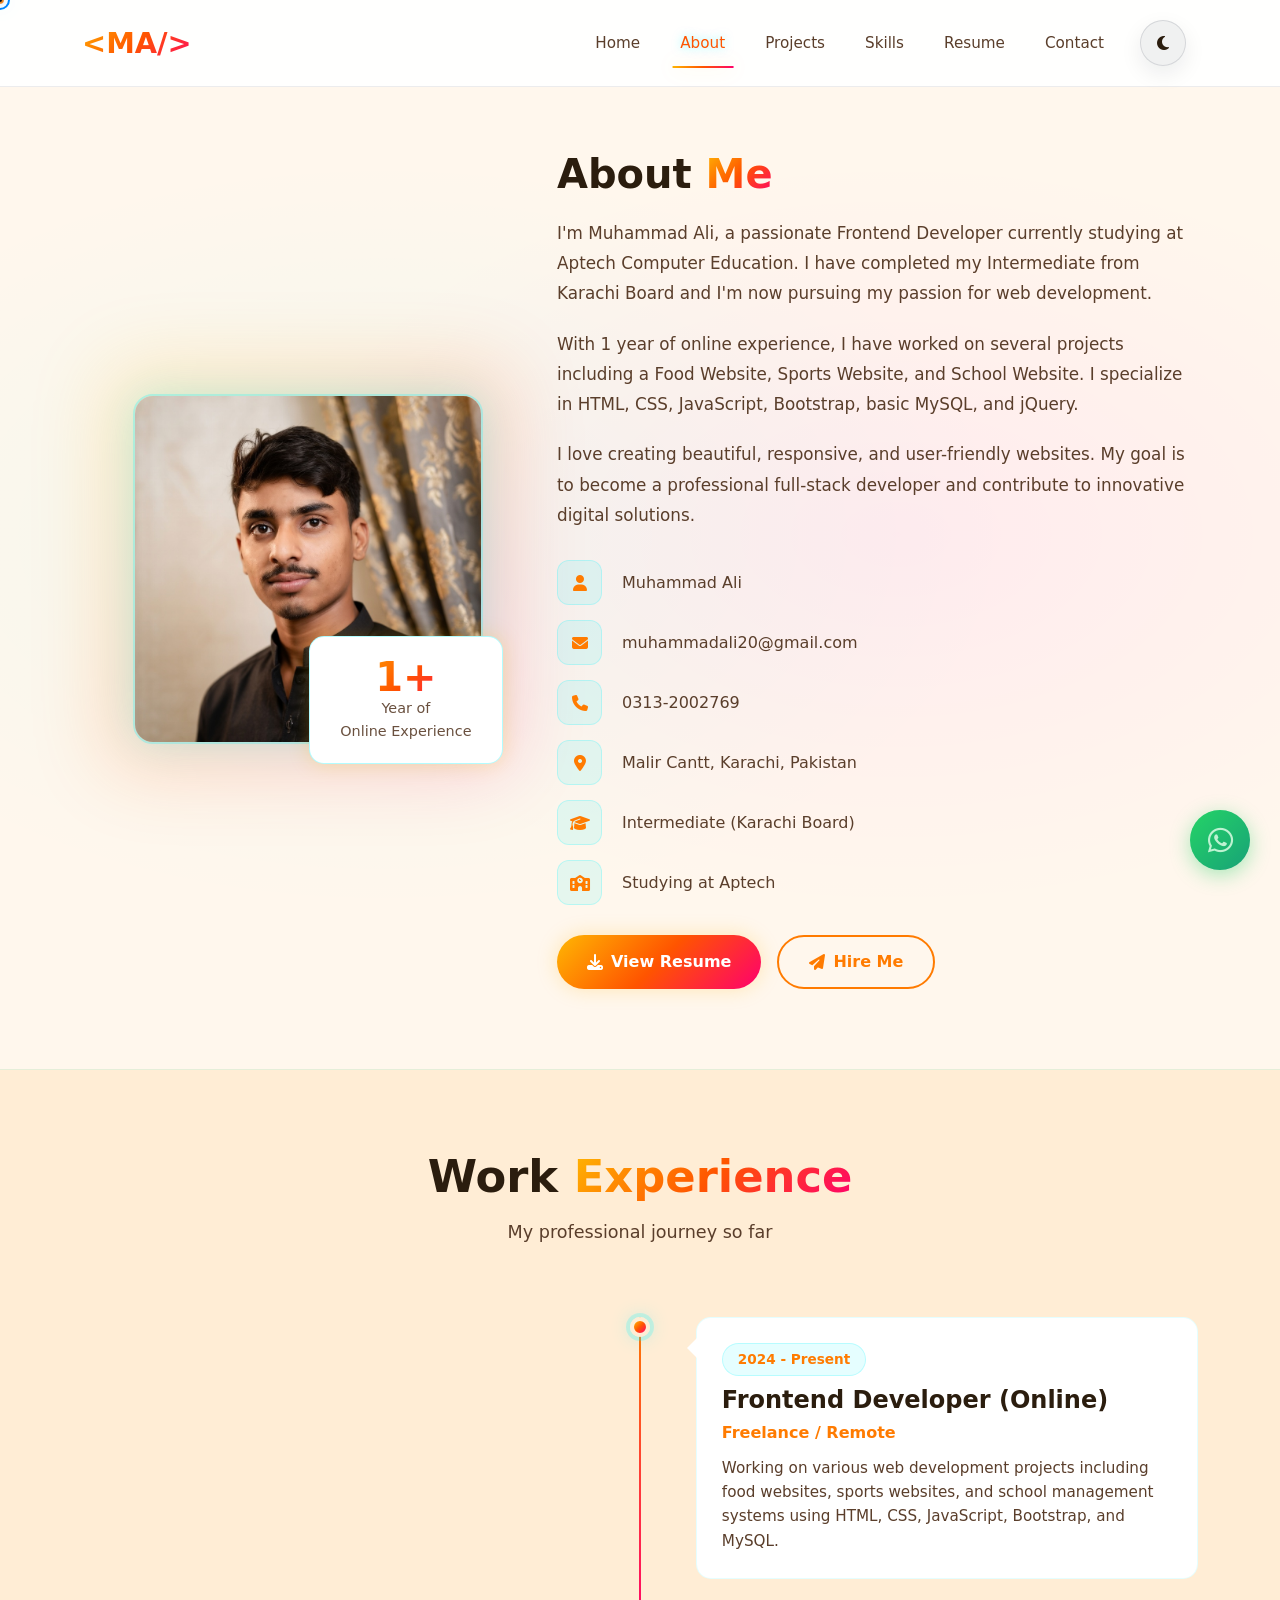
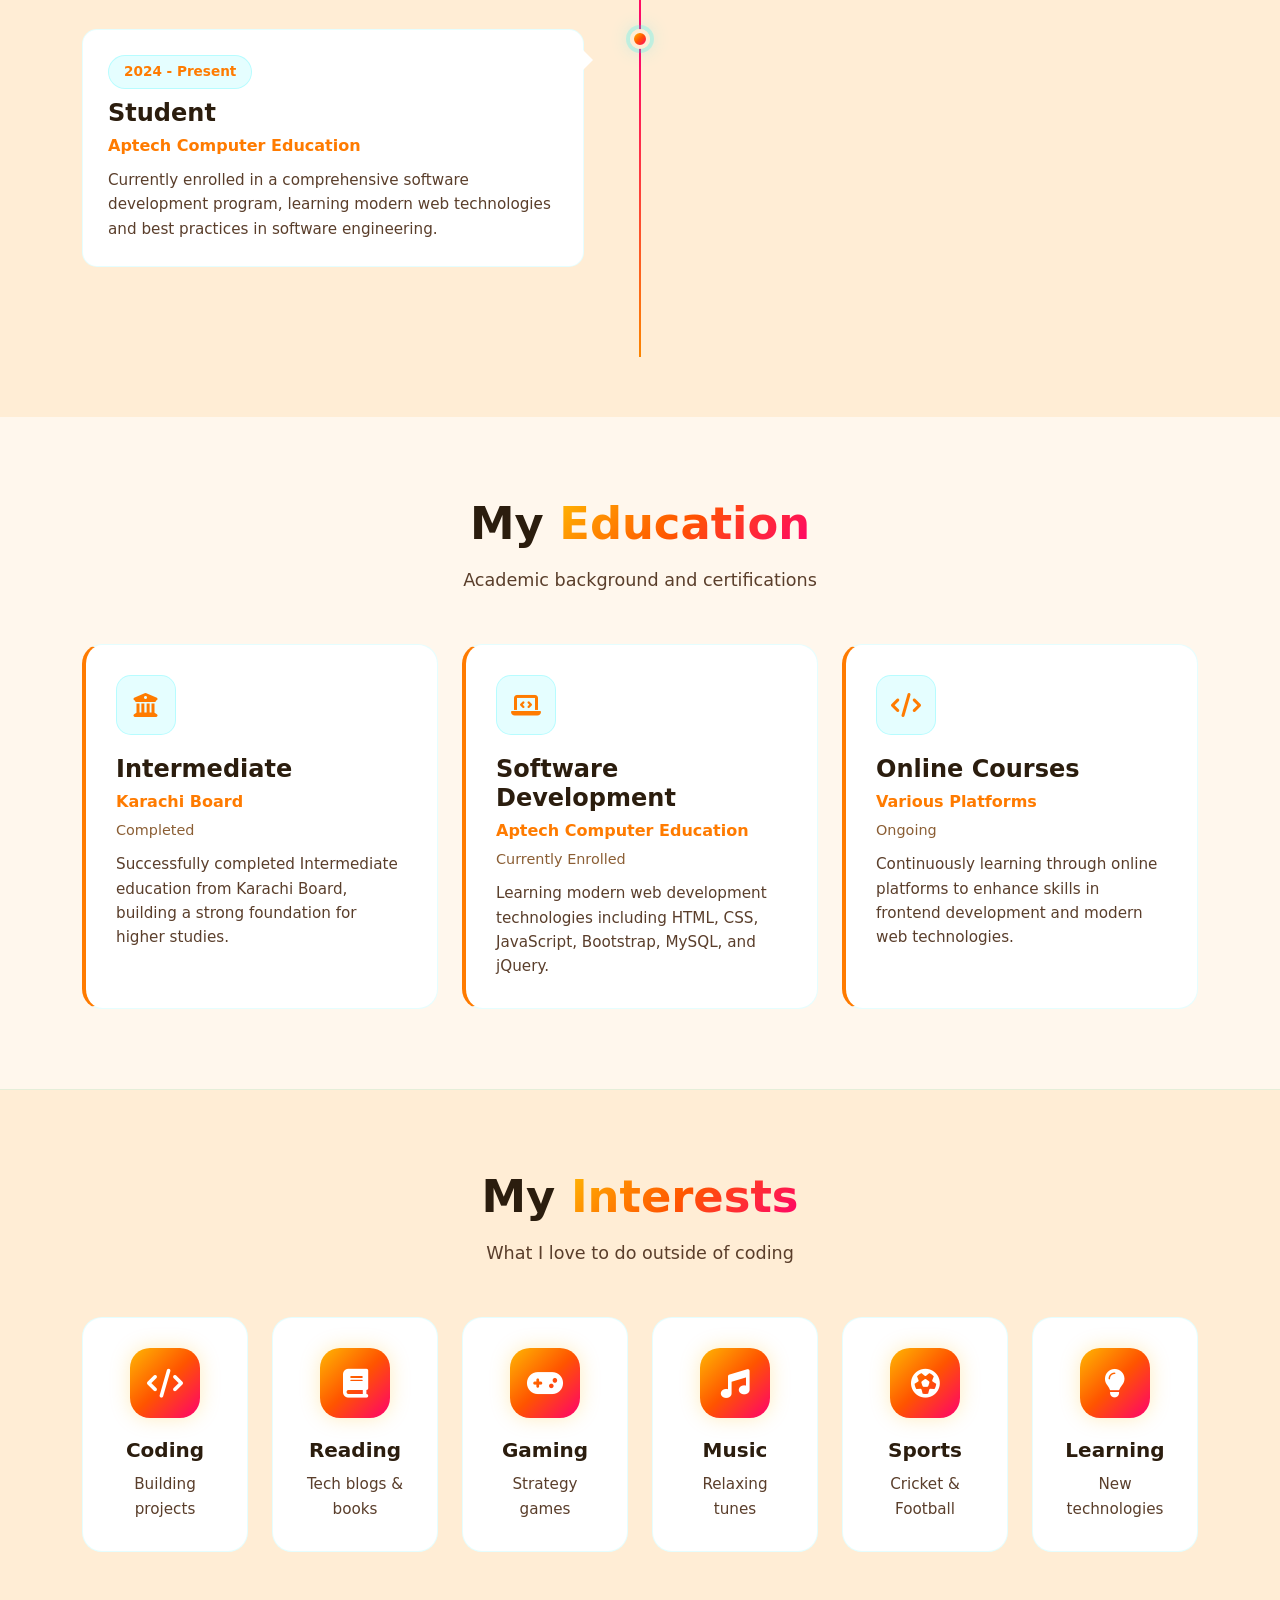
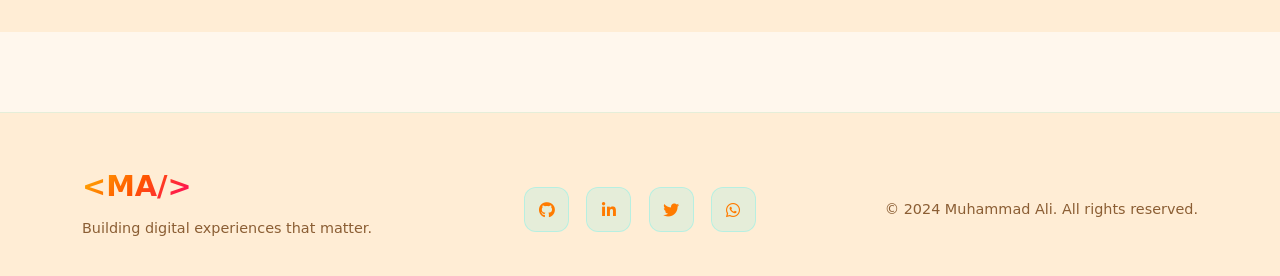
==== commit ad6ce756: "new 2" ====
--- a/about.html
+++ b/about.html
@@ -70,12 +70,12 @@
                     </p>
 
                     <ul class="info-list reveal">
-                        <li><i class="fas fa-user"></i> Name <span>Muhammad Ali</span></li>
-                        <li><i class="fas fa-envelope"></i> Email <span>muhammadali20@gmail.com</span></li>
-                        <li><i class="fas fa-phone"></i> Phone <span>0313-2002769</span></li>
-                        <li><i class="fas fa-map-marker-alt"></i> Location <span>Malir Cantt, Karachi, Pakistan</span></li>
-                        <li><i class="fas fa-graduation-cap"></i> Education <span>Intermediate (Karachi Board)</span></li>
-                        <li><i class="fas fa-school"></i> Currently <span>Studying at Aptech</span></li>
+                        <li><i class="fas fa-user"></i><span>Muhammad Ali</span></li>
+                        <li><i class="fas fa-envelope"></i> <span>muhammadali20@gmail.com</span></li>
+                        <li><i class="fas fa-phone"></i> <span>0313-2002769</span></li>
+                        <li><i class="fas fa-map-marker-alt"></i> <span>Malir Cantt, Karachi, Pakistan</span></li>
+                        <li><i class="fas fa-graduation-cap"></i> <span>Intermediate (Karachi Board)</span></li>
+                        <li><i class="fas fa-school"></i> <span>Studying at Aptech</span></li>
                     </ul>
 
                     <div class="d-flex gap-3 flex-wrap reveal">
--- a/style.css
+++ b/style.css
@@ -315,6 +315,123 @@
 .nav-link.active {
     color: var(--neon-cyan) !important;
     text-shadow: 0 0 10px rgba(0, 245, 255, 0.5);
+}
+
+/* ========== NAVBAR FIX FOR MOBILE ========== */
+
+/* Navbar container layout */
+.navbar > .container {
+    display: flex;
+    flex-wrap: wrap;
+    align-items: center;
+    justify-content: space-between;
+    position: relative;
+}
+
+/* Navbar toggler - single button, styled properly */
+.navbar-toggler {
+    border: 1px solid rgba(0, 245, 255, 0.3);
+    background: rgba(0, 245, 255, 0.1);
+    padding: 8px 12px;
+    border-radius: 8px;
+    color: var(--neon-cyan);
+    transition: all 0.3s ease;
+}
+
+.navbar-toggler:focus {
+    box-shadow: 0 0 0 3px rgba(0, 245, 255, 0.2);
+    outline: none;
+}
+
+.navbar-toggler:hover {
+    background: rgba(0, 245, 255, 0.2);
+    border-color: var(--neon-cyan);
+}
+
+/* Custom toggler icon color */
+.navbar-toggler-icon {
+    filter: var(--toggler-filter);
+    background-image: url("data:image/svg+xml,%3csvg xmlns='http://www.w3.org/2000/svg' viewBox='0 0 30 30'%3e%3cpath stroke='rgba%280, 245, 255, 1%29' stroke-linecap='round' stroke-miterlimit='10' stroke-width='2' d='M4 7h22M4 15h22M4 23h22'/%3e%3c/svg%3e");
+}
+
+/* Theme toggle button */
+#themeToggle {
+    border: 1px solid rgba(255, 255, 255, 0.18);
+    background: rgba(255, 255, 255, 0.08);
+    color: var(--text-primary);
+    width: 46px;
+    height: 46px;
+    border-radius: 50%;
+    display: inline-flex;
+    align-items: center;
+    justify-content: center;
+    font-size: 1rem;
+    transition: all 0.3s ease;
+    margin-right: 0.75rem;
+    box-shadow: 0 8px 22px rgba(0, 0, 0, 0.12);
+}
+
+#themeToggle:hover {
+    transform: scale(1.05);
+    background: rgba(255, 255, 255, 0.14);
+}
+
+body.light-theme #themeToggle {
+    border-color: rgba(15, 23, 42, 0.12);
+    background: rgba(15, 23, 42, 0.06);
+    box-shadow: 0 8px 22px rgba(15, 23, 42, 0.08);
+}
+
+/* Mobile collapse menu styling */
+@media (max-width: 991px) {
+    .navbar-collapse {
+        background: rgba(10, 10, 15, 0.98);
+        border-radius: 15px;
+        border: 1px solid rgba(0, 245, 255, 0.1);
+        padding: 10px;
+        margin-top: 15px;
+        flex-basis: 100%;
+    }
+
+    body.light-theme .navbar-collapse {
+        background: rgba(255, 255, 255, 0.98);
+    }
+
+    .navbar-nav {
+        text-align: center;
+        padding: 10px 0;
+    }
+
+    .nav-item {
+        margin: 5px 0;
+    }
+
+    .nav-link {
+        padding: 8px 15px !important;
+        border-radius: 8px;
+    }
+
+    .nav-link:hover,
+    .nav-link.active {
+        background: rgba(0, 245, 255, 0.05);
+    }
+}
+
+/* Small mobile screens */
+@media (max-width: 576px) {
+    .navbar-brand {
+        font-size: 1.2rem;
+    }
+
+    .navbar-toggler {
+        padding: 6px 10px;
+    }
+
+    #themeToggle {
+        width: 40px;
+        height: 40px;
+        font-size: 0.9rem;
+    }
 }
 
 /* ========== BUTTONS ========== */
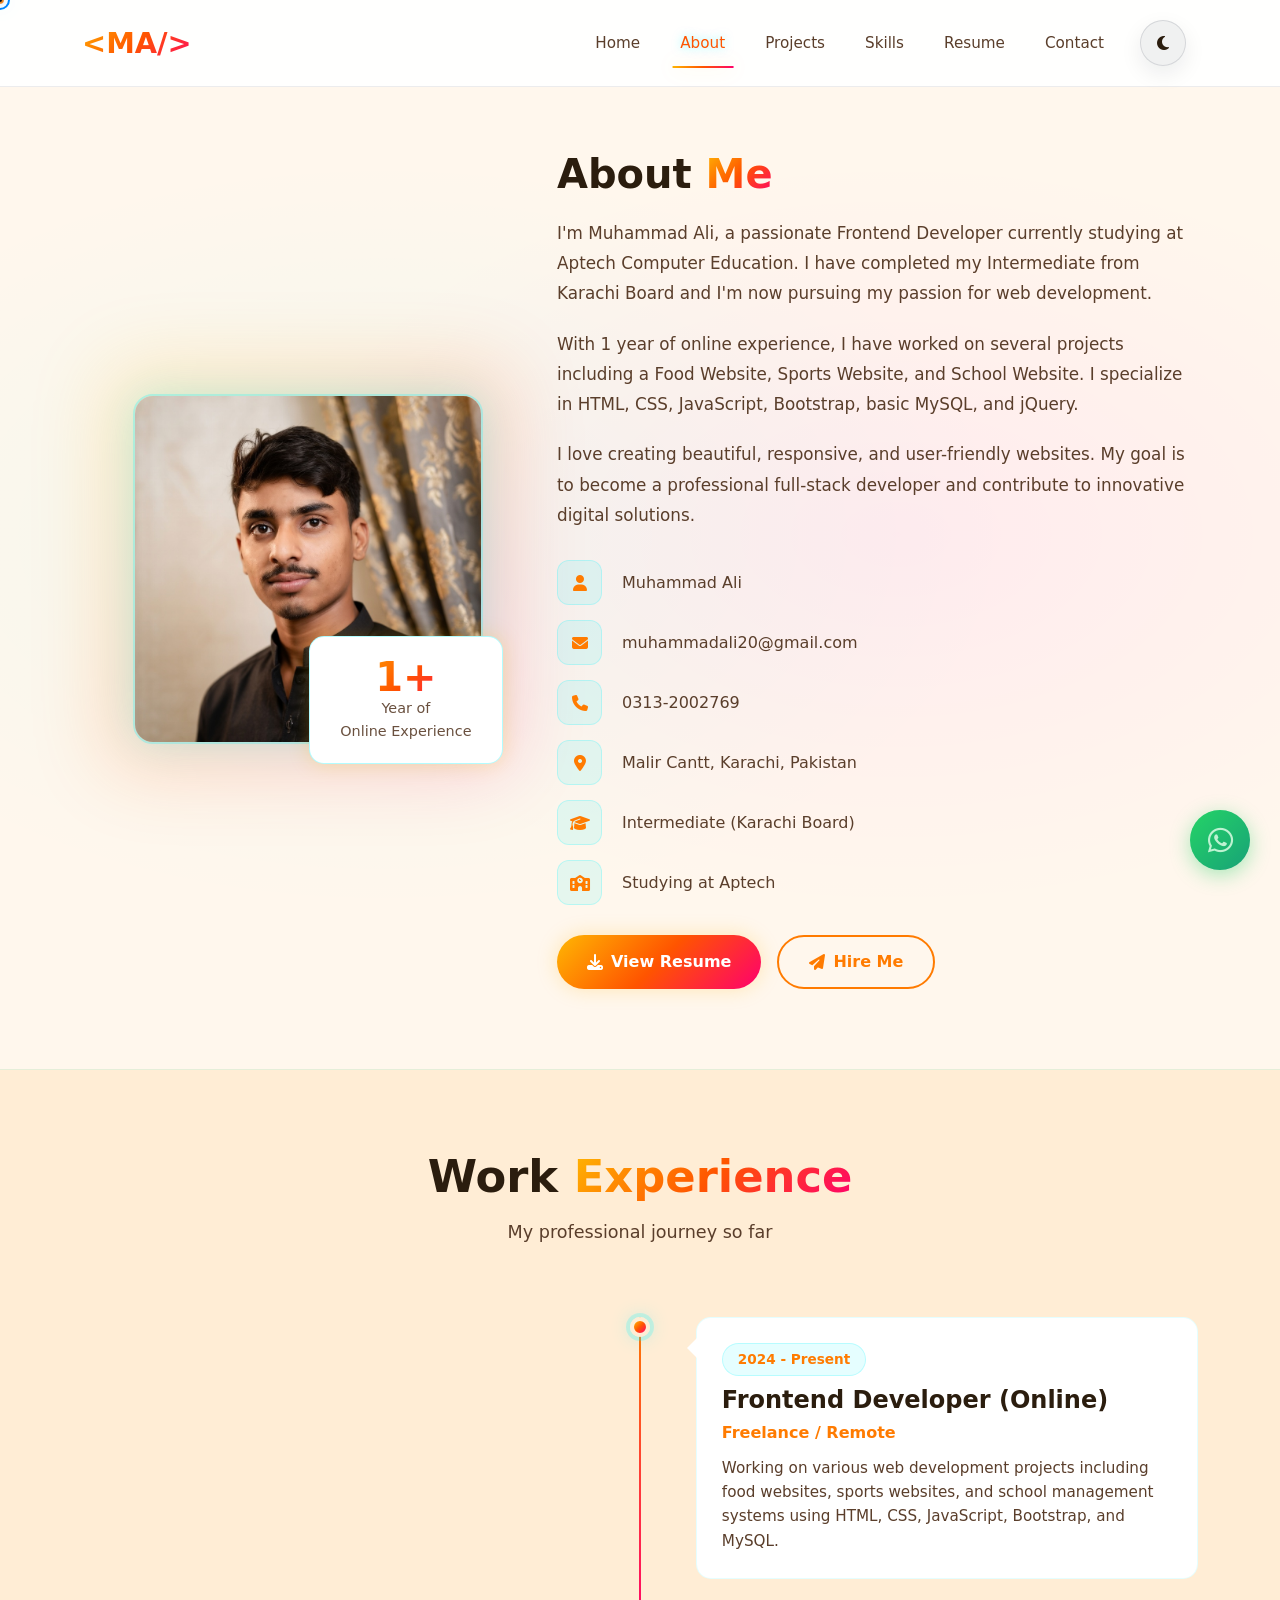
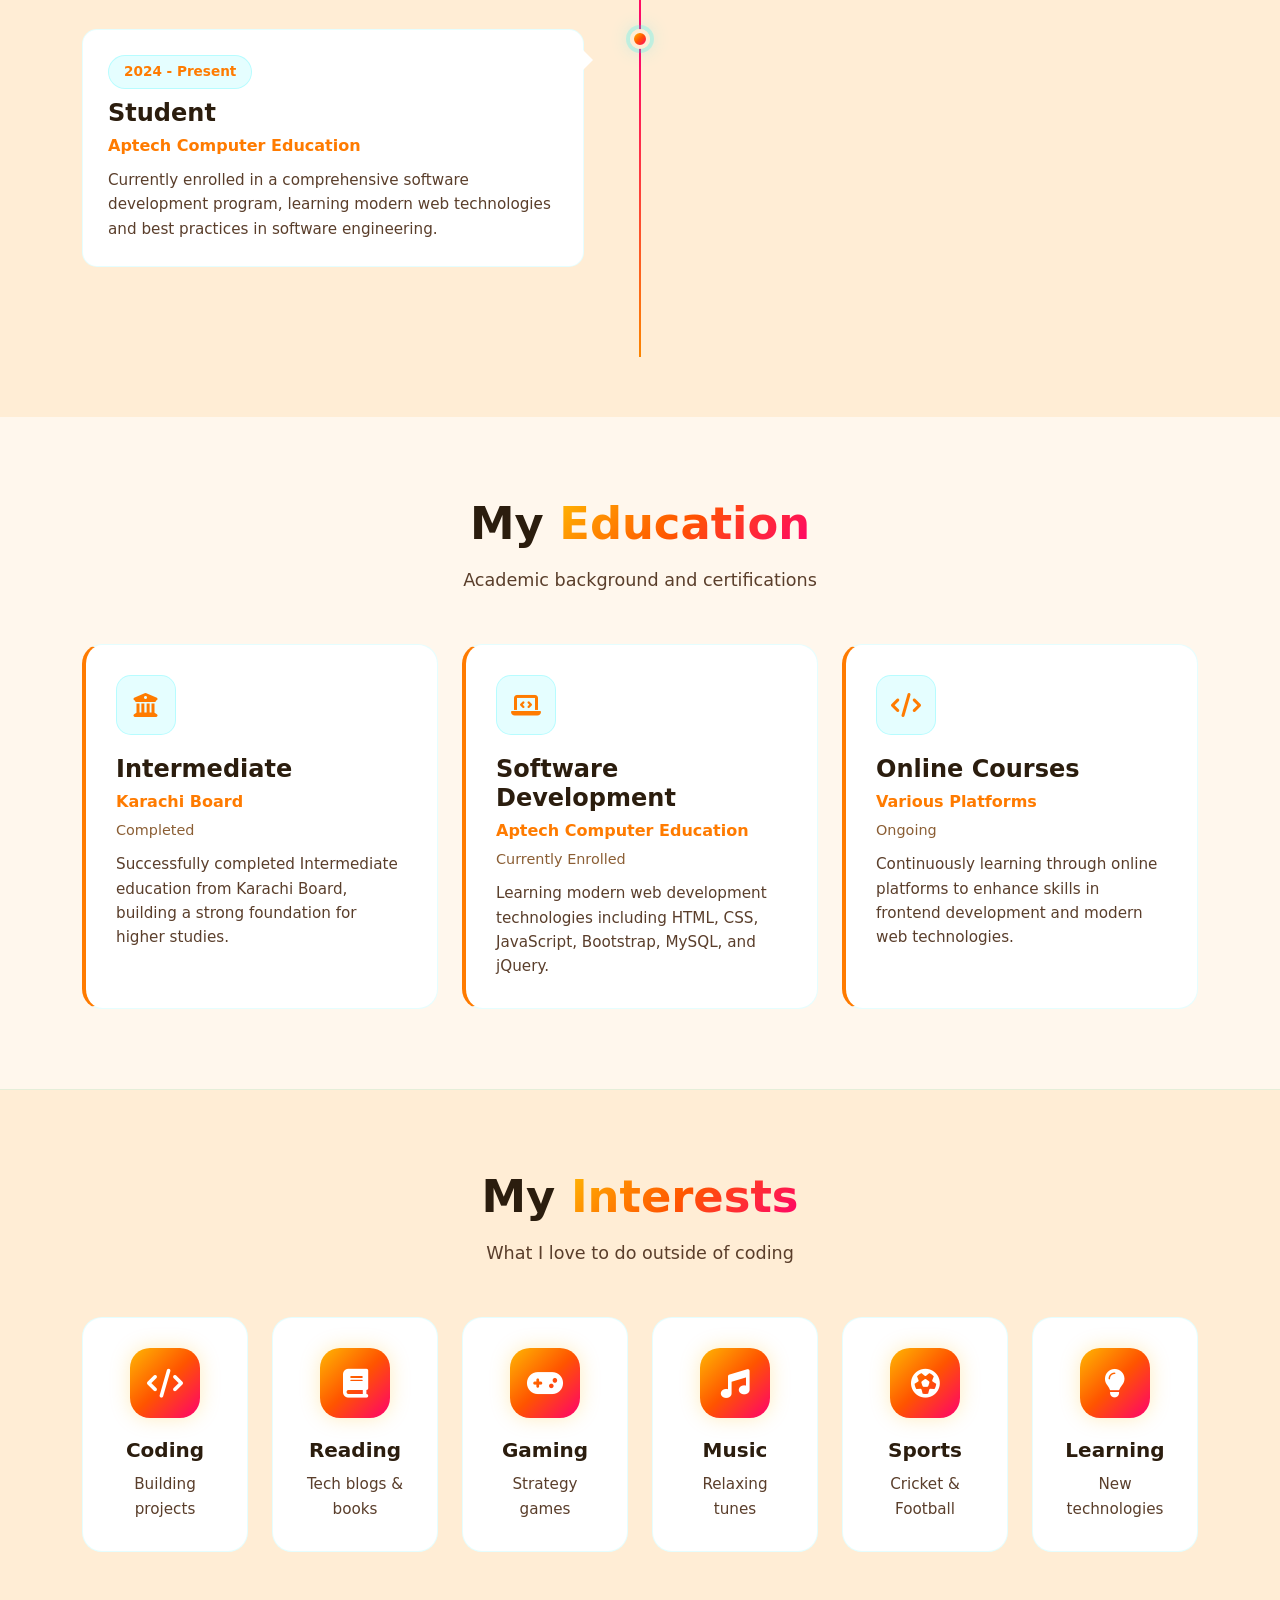
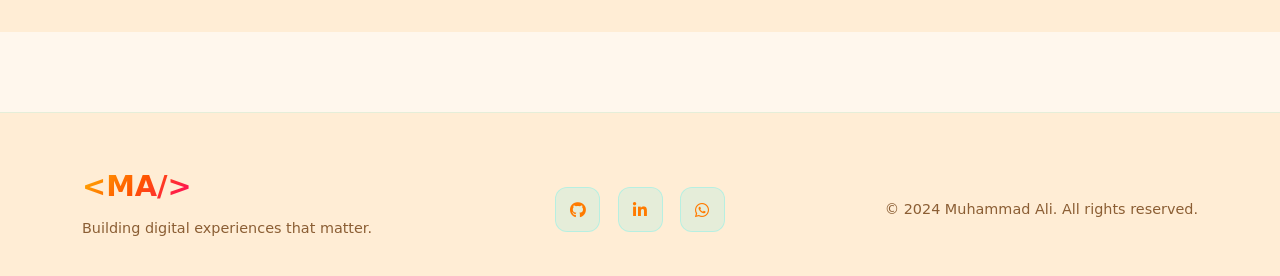
==== commit 95c9dafc: "added" ====
--- a/about.html
+++ b/about.html
@@ -15,7 +15,8 @@
 
     <canvas id="particles-canvas"></canvas>
 
-    <!-- ========== NAVBAR ========== -->
+    <!-- Navigation -->
+
     <nav class="navbar navbar-expand-lg fixed-top">
         <div class="container">
             <a class="navbar-brand" href="index.html">&lt;MA/&gt;</a>
@@ -38,7 +39,8 @@
         </div>
     </nav>
 
-    <!-- ========== ABOUT HERO ========== -->
+    <!-- About Hero Section -->
+ 
     <section class="about-hero">
         <div class="container">
             <div class="row align-items-center">
@@ -91,7 +93,8 @@
         </div>
     </section>
 
-    <!-- ========== EXPERIENCE TIMELINE ========== -->
+    <!-- Experience Section -->
+
     <section class="timeline-section">
         <div class="container">
             <h2 class="section-title reveal">Work <span class="gradient-text">Experience</span></h2>
@@ -123,7 +126,8 @@
         </div>
     </section>
 
-    <!-- ========== EDUCATION ========== -->
+    <!-- Education Section -->
+  
     <section class="education-section">
         <div class="container">
             <h2 class="section-title reveal">My <span class="gradient-text">Education</span></h2>
@@ -164,7 +168,8 @@
         </div>
     </section>
 
-    <!-- ========== INTERESTS ========== -->
+    <!-- Interests Section -->
+    
     <section class="interests-section">
         <div class="container">
             <h2 class="section-title reveal">My <span class="gradient-text">Interests</span></h2>
@@ -217,7 +222,8 @@
         </div>
     </section>
 
-    <!-- ========== FOOTER ========== -->
+    <!-- Footer  -->
+    
     <footer class="footer">
         <div class="container">
             <div class="row align-items-center">
@@ -229,10 +235,9 @@
                 </div>
                 <div class="col-md-4 text-center mb-3 mb-md-0">
                     <div class="social-links">
-                        <a href="#" title="GitHub"><i class="fab fa-github"></i></a>
-                        <a href="#" title="LinkedIn"><i class="fab fa-linkedin-in"></i></a>
-                        <a href="#" title="Twitter"><i class="fab fa-twitter"></i></a>
-                        <a href="#" title="WhatsApp"><i class="fab fa-whatsapp"></i></a>
+                        <a href="https://github.com/alinarejo18-coder" target="_blank" title="GitHub"><i class="fab fa-github"></i></a>
+                            <a href="https://www.linkedin.com/in/muhammaddalii/" title="LinkedIn" target="_blank"><i class="fab fa-linkedin-in"></i></a>
+                            <a href="https://wa.me/923132002769" title="WhatsApp" target="_blank"><i class="fab fa-whatsapp"></i></a>
                     </div>
                 </div>
                 <div class="col-md-4 text-center text-md-end">
--- a/style.css
+++ b/style.css
@@ -1775,107 +1775,87 @@
             z-index: 2;
         }
 
-        .project-card {
-            background: var(--bg-card);
-            border-radius: 20px;
-            overflow: hidden;
-            border: 1px solid rgba(0, 245, 255, 0.1);
-            transition: all 0.5s ease;
-            height: 100%;
-            position: relative;
-        }
-
-        .project-card::before {
-            content: '';
-            position: absolute;
-            top: 0;
-            left: 0;
-            width: 100%;
-            height: 4px;
-            background: var(--gradient-primary);
-            transform: scaleX(0);
-            transition: transform 0.5s ease;
-            z-index: 3;
-        }
-
-        .project-card:hover::before {
-            transform: scaleX(1);
-        }
-
-        .project-card:hover {
-            transform: translateY(-15px);
-            border-color: rgba(0, 245, 255, 0.3);
-            box-shadow: 0 25px 60px rgba(0, 245, 255, 0.15);
-        }
-
-        .project-image {
-            position: relative;
-            height: 250px;
-            overflow: hidden;
-        }
-
-        .project-image img {
-            width: 100%;
-            height: 100%;
-            object-fit: cover;
-            transition: transform 0.6s ease, filter 0.3s ease;
-            filter: brightness(0.8);
-        }
-
-        .project-card:hover .project-image img {
-            transform: scale(1.15);
-            filter: brightness(0.5);
-        }
-
-        .project-overlay {
-            position: absolute;
-            top: 0;
-            left: 0;
-            width: 100%;
-            height: 100%;
-            display: flex;
-            align-items: center;
-            justify-content: center;
-            opacity: 0;
-            transition: all 0.4s ease;
-            z-index: 2;
-        }
-
-        .project-card:hover .project-overlay {
-            opacity: 1;
-        }
-
-        .project-links {
-            display: flex;
-            gap: 20px;
-        }
-
-        .project-links a {
-            width: 55px;
-            height: 55px;
-            background: rgba(0, 245, 255, 0.1);
-            backdrop-filter: blur(10px);
-            border-radius: 50%;
-            display: flex;
-            align-items: center;
-            justify-content: center;
-            color: var(--neon-cyan);
-            font-size: 1.3rem;
-            text-decoration: none;
-            transition: all 0.3s ease;
-            border: 1px solid rgba(0, 245, 255, 0.3);
-        }
-
-        .project-links a:hover {
+.project-card {
+    background: #111;
+    border-radius: 15px;
+    overflow: hidden;
+    height: 100%;
+    transition: 0.3s ease;
+    display: flex;
+    flex-direction: column;
+}
+
+.project-card:hover {
+    transform: translateY(-8px);
+}
+
+.project-image {
+    position: relative;
+    width: 100%;
+    height: 220px;
+    overflow: hidden;
+    background: #1a1a1a;
+    flex-shrink: 0;
+}
+
+.project-image img {
+    width: 100%;
+    height: 100%;
+    object-fit: cover;
+    object-position: top center;
+    display: block;
+    transition: transform 0.5s ease;
+}
+
+.project-card:hover .project-image img {
+    transform: scale(1.05);
+}
+
+.project-overlay {
+    position: absolute;
+    top: 0;
+    left: 0;
+    right: 0;
+    bottom: 0;
+    background: rgba(0, 0, 0, 0.75);
+    display: flex;
+    align-items: center;
+    justify-content: center;
+    opacity: 0;
+    transition: 0.3s ease;
+}
+
+.project-card:hover .project-overlay {
+    opacity: 1;
+}
+
+.project-links a {
+    width: 50px;
+    height: 50px;
+    margin: 0 8px;
+    border-radius: 50%;
+    display: inline-flex;
+    align-items: center;
+    justify-content: center;
+    color: #fff;
+    background: #ff9800;
+    text-decoration: none;
+    font-size: 18px;
+}
+
+.project-content {
+    padding: 20px;
+    display: flex;
+    flex-direction: column;
+    flex: 1;
+}
+
+         .project-links a:hover {
             background: var(--gradient-primary);
             color: white;
             transform: translateY(-5px) scale(1.1);
             box-shadow: var(--glow-cyan);
             border-color: transparent;
-        }
-
-        .project-content {
-            padding: 25px;
         }
 
         .project-content h4 {
@@ -1914,6 +1894,7 @@
             align-items: center;
             padding-top: 15px;
             border-top: 1px solid rgba(0, 245, 255, 0.1);
+            margin-top: auto;
         }
 
         .project-date {
@@ -1938,6 +1919,28 @@
             background: rgba(255, 215, 0, 0.1);
             color: var(--neon-yellow);
             border: 1px solid rgba(255, 215, 0, 0.2);
+        }
+
+        /* 2x2 Grid Layout - 2 cards per row on desktop */
+        .projects-grid .row {
+            display: flex;
+            flex-wrap: wrap;
+        }
+
+        .projects-grid .row > .col-md-6 {
+            flex: 0 0 50%;
+            max-width: 50%;
+        }
+
+        /* Mobile: Full width cards */
+        @media (max-width: 768px) {
+            .projects-grid .row > .col-md-6 {
+                flex: 0 0 100%;
+                max-width: 100%;
+            }
+            .project-image {
+                height: 200px;
+            }
         }
 
         /* Featured Project */
@@ -2893,4 +2896,3 @@
         width: 100%;
     }
 }
-
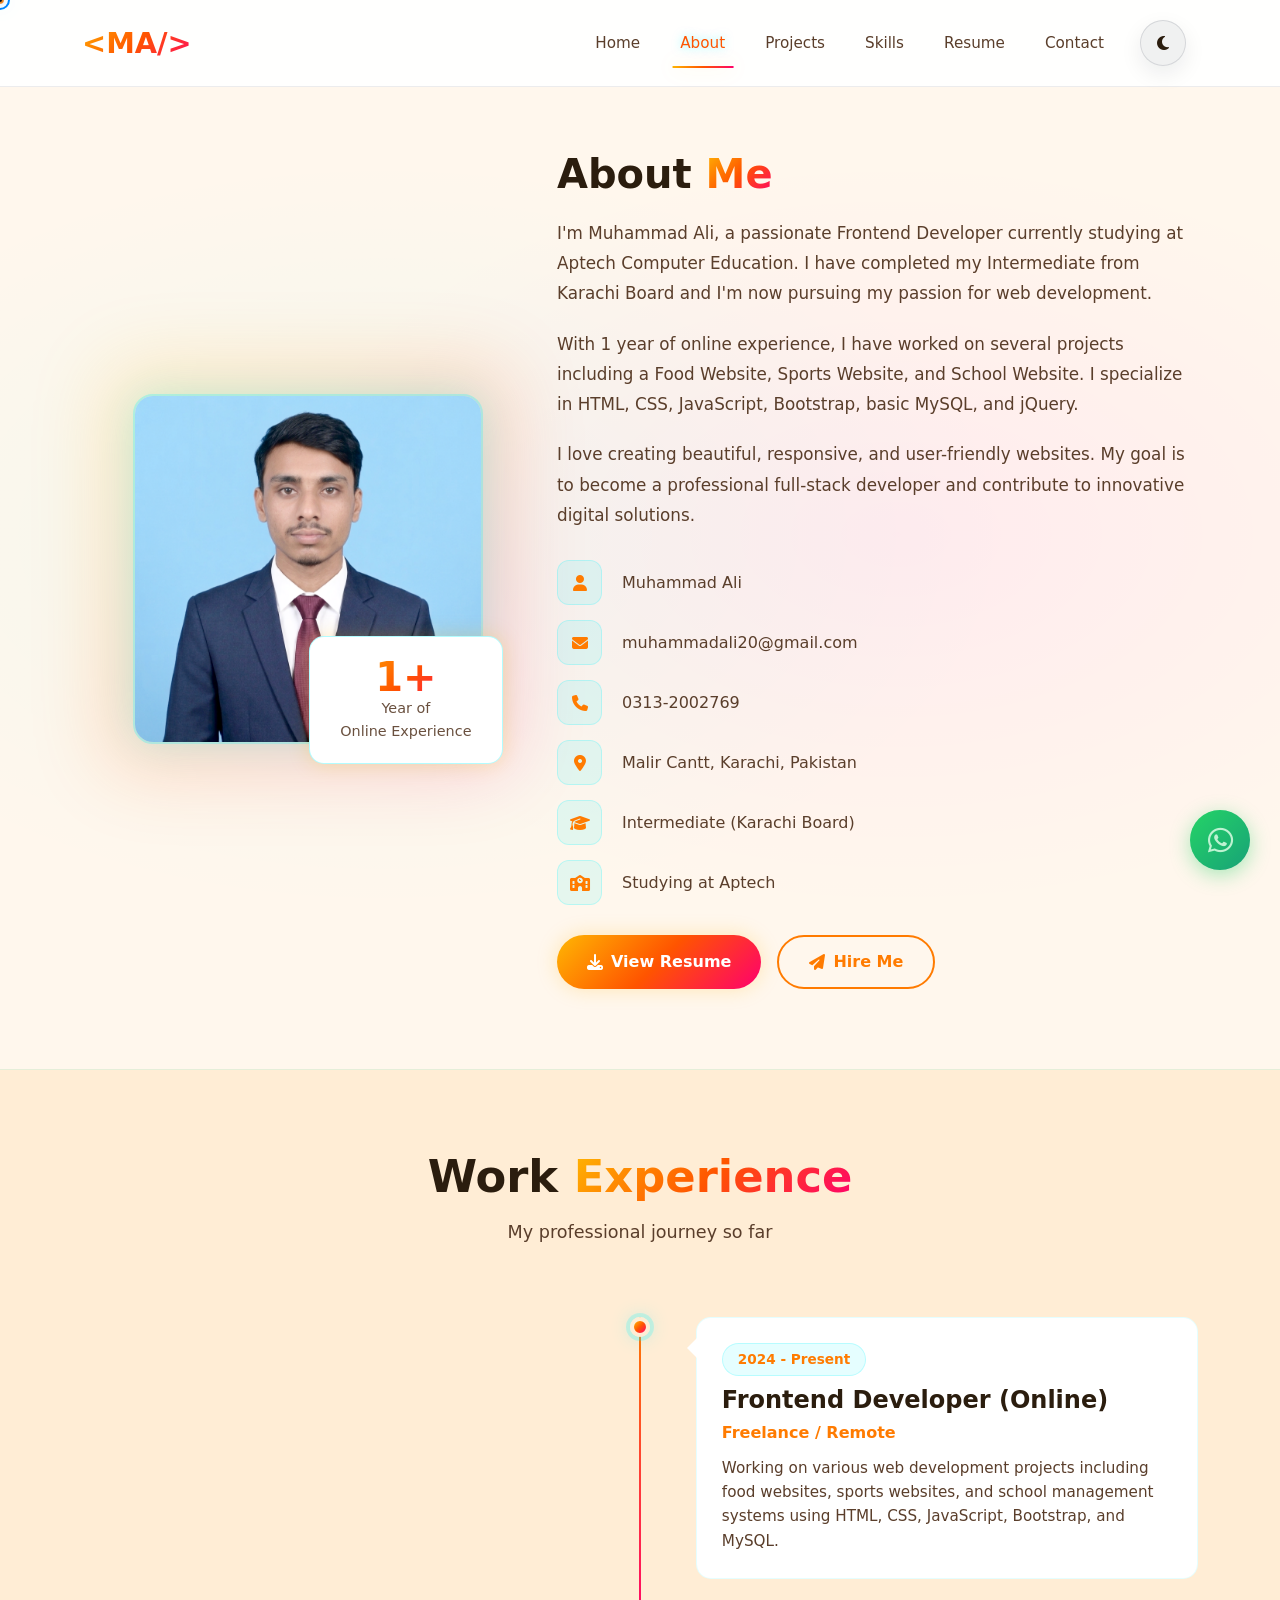
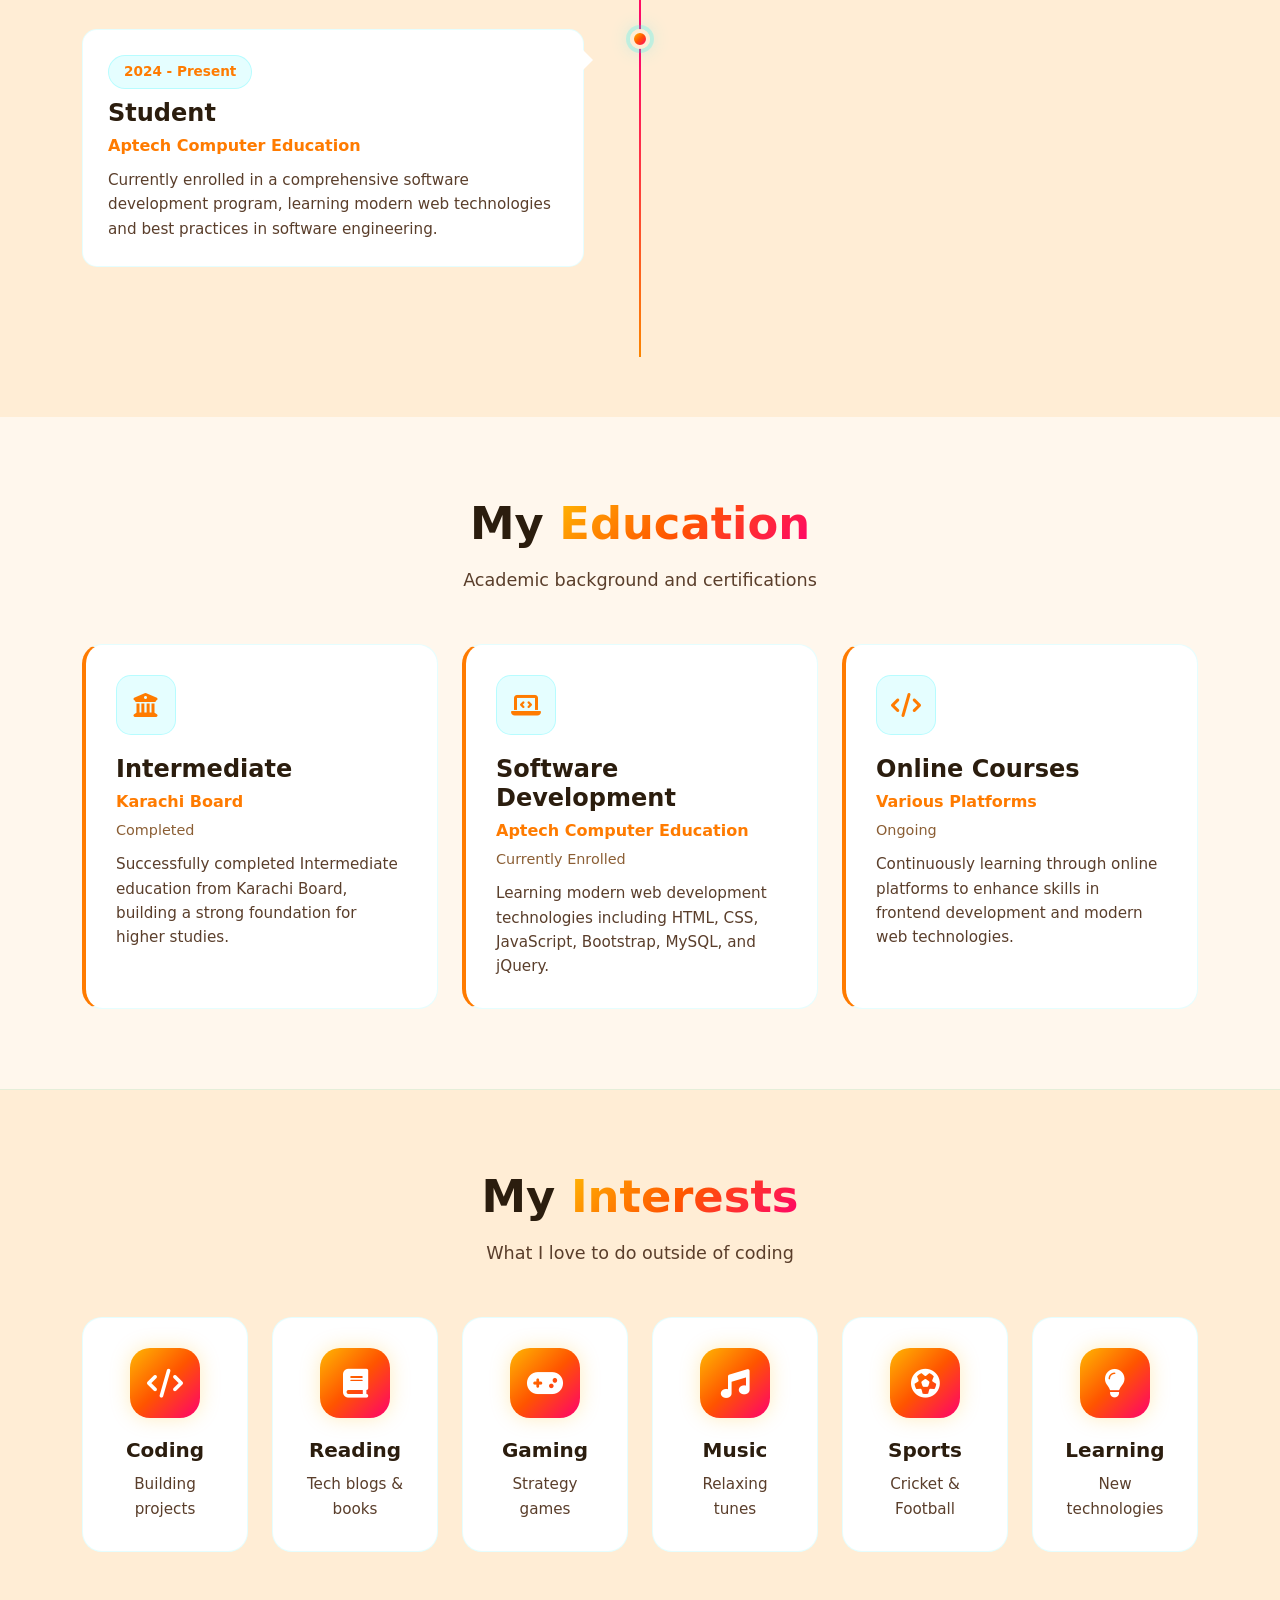
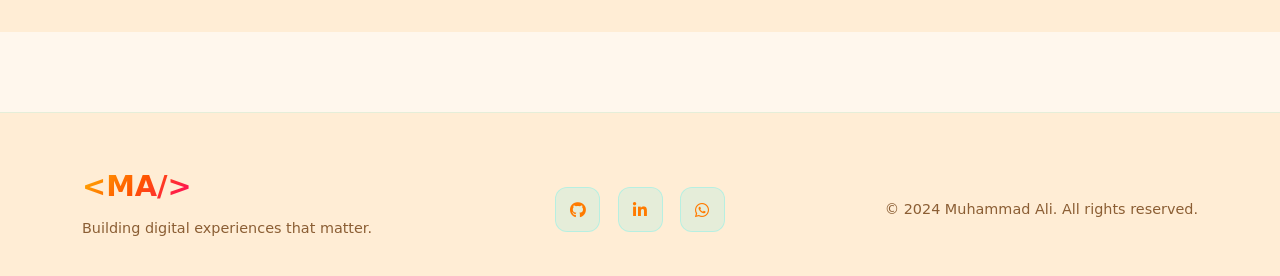
==== commit 8dd4f94a: "added" ====
--- a/about.html
+++ b/about.html
@@ -47,7 +47,7 @@
                 <div class="col-lg-5 text-center mb-5 mb-lg-0">
                     <div class="about-image-wrapper reveal">
                         <div class="about-image-glow"></div>
-                        <img src="Images/Ali.DOC.jfif" 
+                        <img src="Images/Ali-img-1.png" 
                              alt="Muhammad Ali" class="about-image">
                         <div class="experience-badge">
                             <div class="years">1+</div>
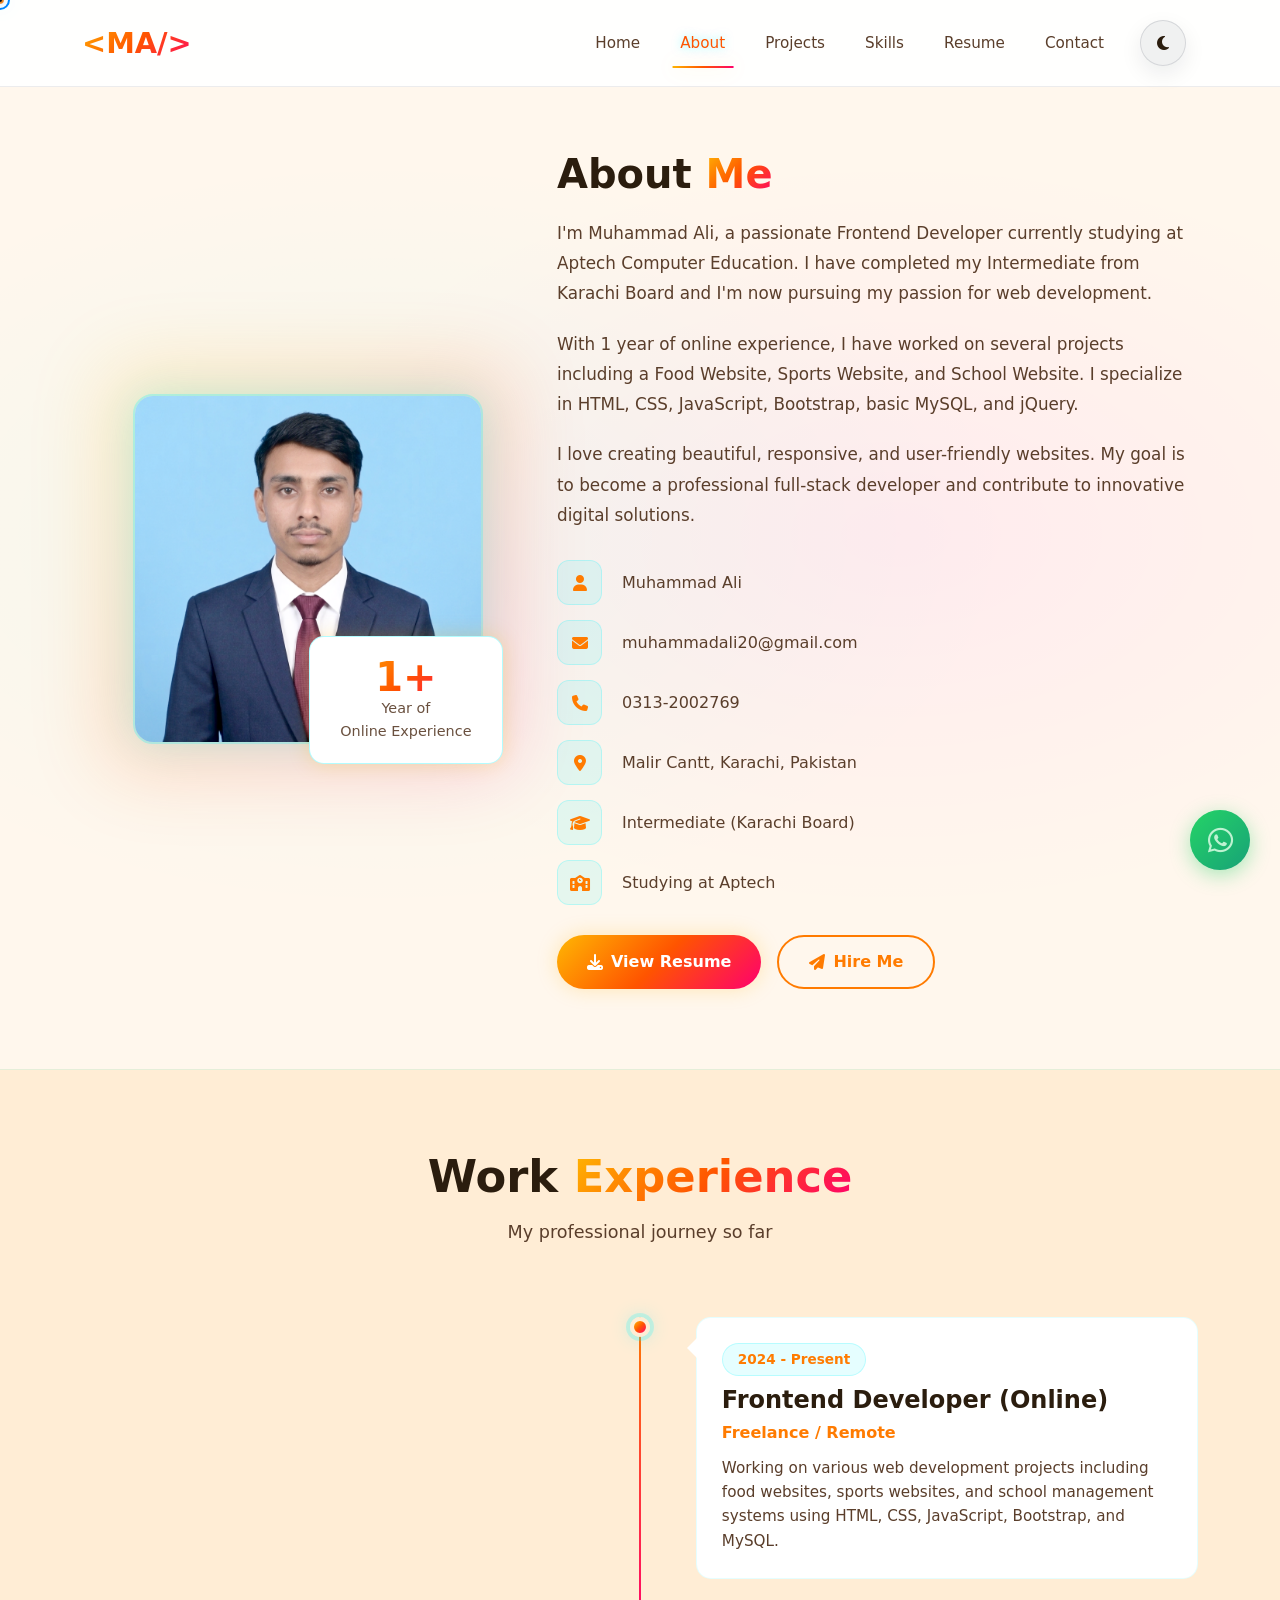
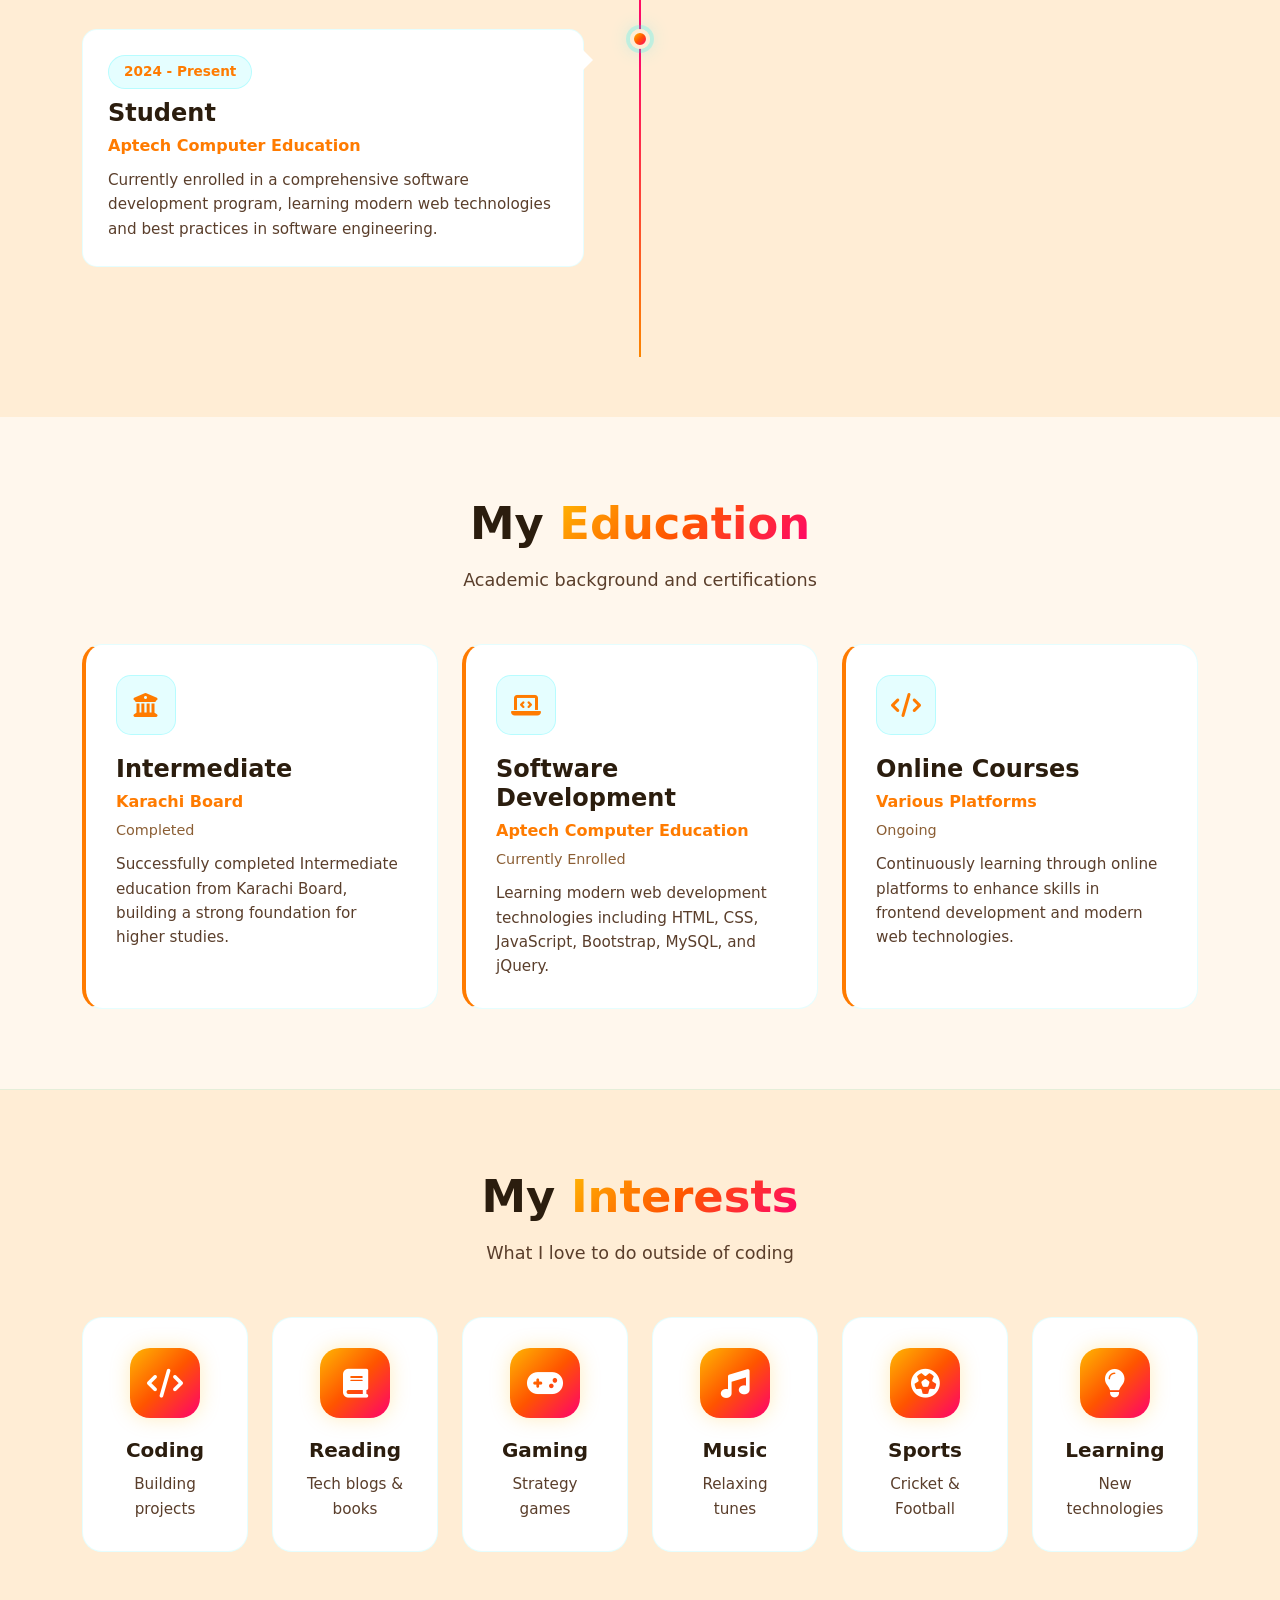
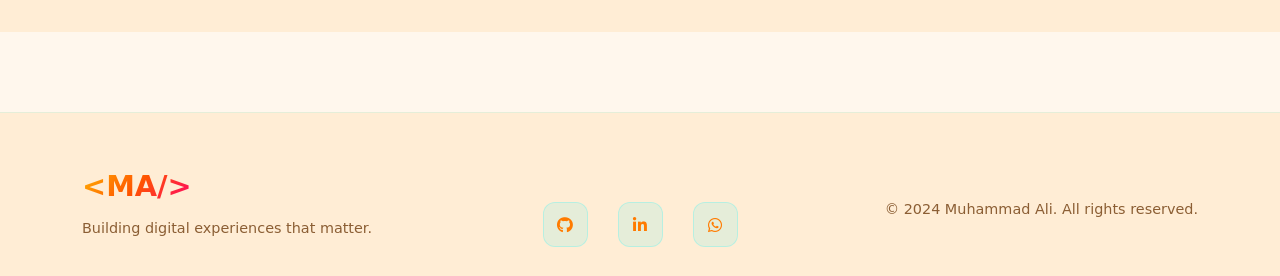
==== commit 9b0ef5a6: "new" ====
--- a/about.html
+++ b/about.html
@@ -30,7 +30,7 @@
                     <li class="nav-item"><a class="nav-link" href="projects.html">Projects</a></li>
                     <li class="nav-item"><a class="nav-link" href="skills.html">Skills</a></li>
                     <li class="nav-item"><a class="nav-link" href="resume.html">Resume</a></li>
-                    <li class="nav-item"><a class="nav-link" href="contact.html">Contact</a></li>
+                    <li class="nav-item"><a class="nav-link" href="contact.php">Contact</a></li>
                 </ul>
             </div>
             <button id="themeToggle" class="theme-toggle-btn ms-3" type="button" aria-label="Toggle theme" title="Switch to light mode">
--- a/style.css
+++ b/style.css
@@ -2896,3 +2896,38 @@
         width: 100%;
     }
 }
+
+
+.hero-content{
+    text-align: center;
+    margin: auto;
+}
+
+.hero-badge{
+    display: inline-flex;
+    align-items: center;
+    justify-content: center;
+}
+
+.hero-buttons{
+    display: flex;
+    justify-content: center;
+    align-items: center;
+    gap: 15px;
+    flex-wrap: wrap;
+    margin-top: 30px;
+}
+
+.social-links{
+    display: flex;
+    justify-content: center;
+    align-items: center;
+    gap: 18px;
+    margin-top: 30px;
+}
+
+.typing-container,
+.hero-description{
+    margin-left: auto;
+    margin-right: auto;
+}
